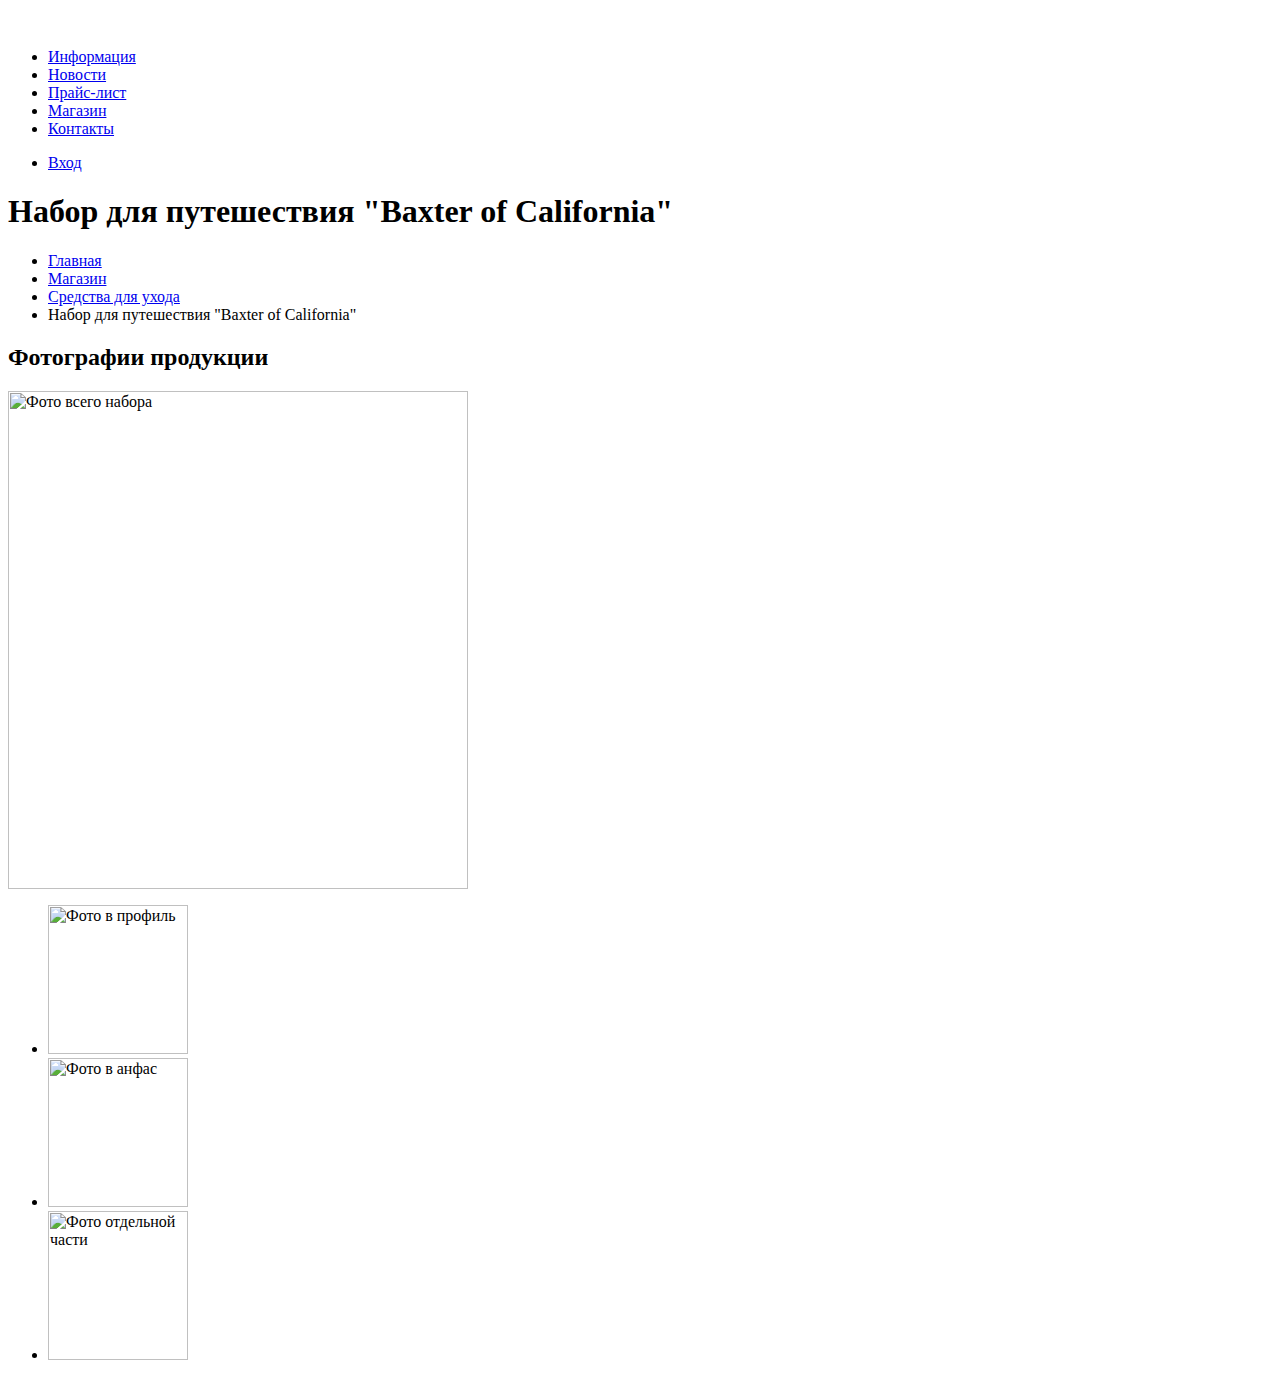
==== item.html @ 4bafe0d1 "add item.html" ====
<!DOCTYPE <!DOCTYPE html>
<html lang="ru">
<head>
	<meta charset="utf-8" />
	<title>Барбершоп "Бородинский"</title>
</head>
<body>
	<header class="main-header">
		<nav class="main-nav">
			<a class="main-header-logo" href="index.html">
				<img src="/img/logo.svg" width="111" height="24" alt="Логотип Барбершопа Бородинский">
			</a>
			<ul class="main-nav-list">
				<li><a href="#">Информация</a></li>
				<li><a href="#">Новости</a></li>
				<li><a href="#">Прайс-лист</a></li>
				<li class="main-nav-current"><a href="#">Магазин</a></li>
				<li><a href="#">Контакты</a></li>
			</ul>
			<ul class="user-nav">
				<li><a href="#">Вход</a></li>
			</ul>
		</nav>
	</header>
	<main class="container">
		<h1 class="page-title">Набор для путешествия "Baxter of California"</h1>
		<ul class="breadcrumbs">
			<li><a href="index.html">Главная</a></li>
			<li><a href="#">Магазин</a></li>
			<li><a href="shop.html">Средства для ухода</a></li>
			<li class="breadcrumbs-current"><a>Набор для путешествия "Baxter of California"</a></li>
		</ul>
		<section class="product-photo">
			<h2 class="visually-hidden">Фотографии продукции</h2>
			<p class="product-photo-full">
				<img src="product-photo-1" width="460" height="498" alt="Фото всего набора">
			</p>
			<ul class="product-photo-list">
				<li><img src="product-photo-2" width="140" height="149" alt="Фото в профиль"></li>
				<li><img src="product-photo-3" width="140" height="149" alt="Фото в анфас"></li>
				<li><img src="product-photo-4" width="140" height="149" alt="Фото отдельной части"></li>
			</ul>
		</section>
	</main>


</body>
</html>
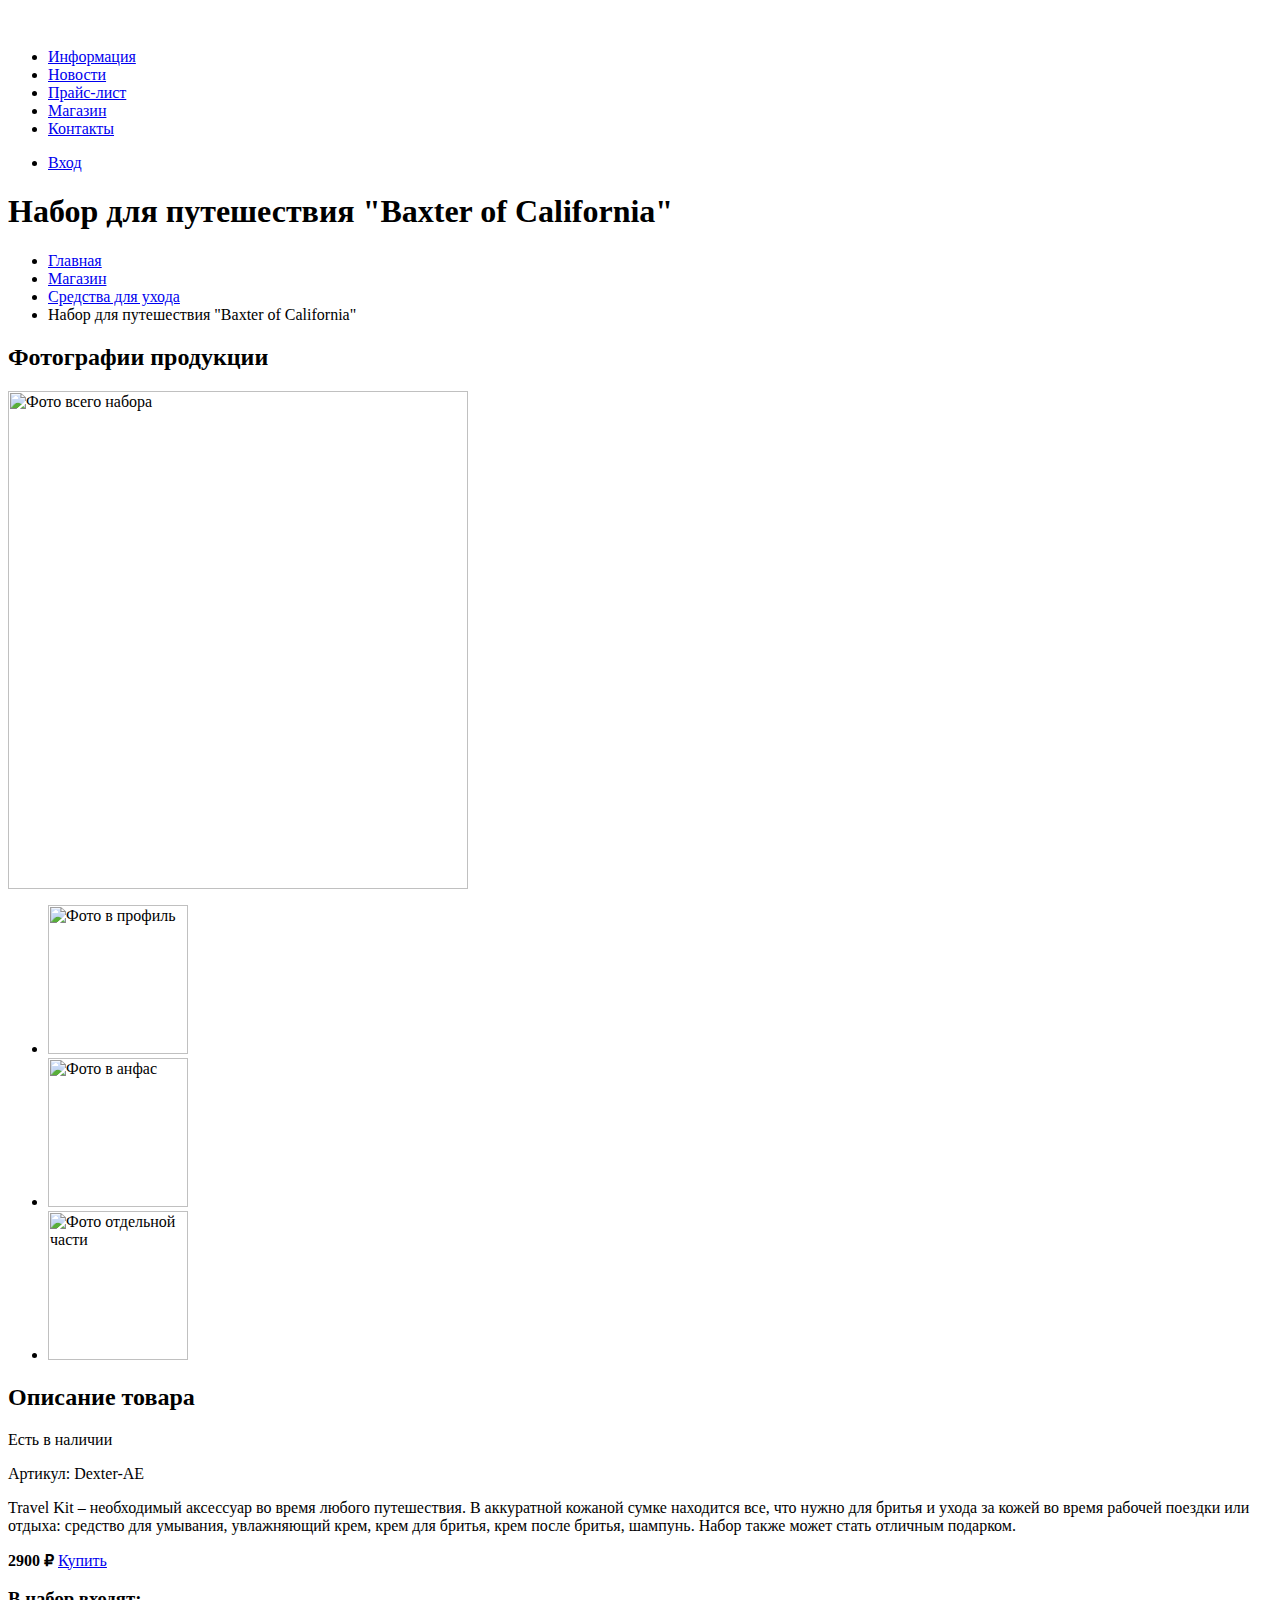
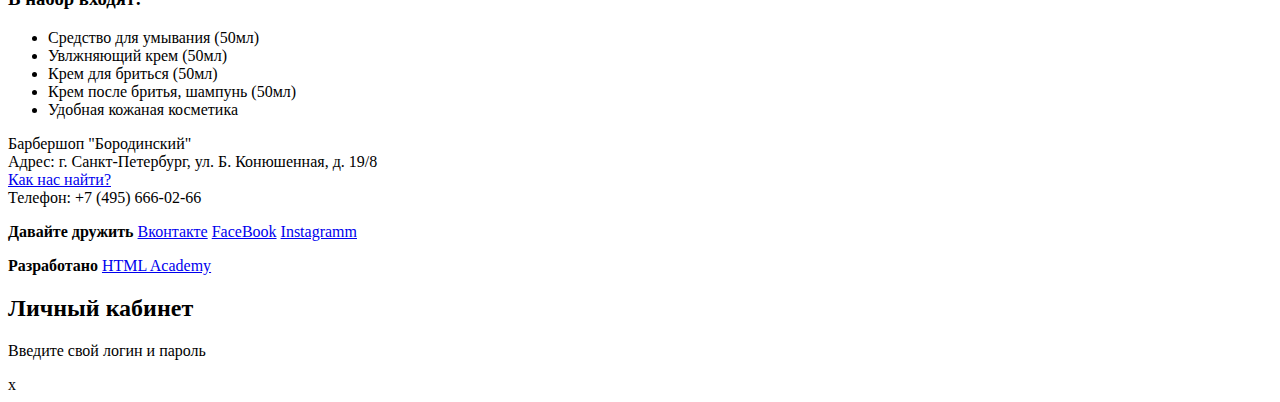
==== commit 9d6d8789: "full item.html" ====
--- a/item.html
+++ b/item.html
@@ -41,7 +41,49 @@
 				<li><img src="product-photo-4" width="140" height="149" alt="Фото отдельной части"></li>
 			</ul>
 		</section>
+		<section>
+			<h2 class="visually-hidden">Описание товара</h2>
+			<p class="product-available">Есть в наличии</p>
+			<p class="product-article">Артикул: Dexter-AE</p>
+			<p class="product-text">Travel Kit – необходимый аксессуар во время любого путешествия. В аккуратной кожаной сумке находится все, что нужно для бритья и ухода за кожей во время рабочей поездки или отдыха: средство для умывания, увлажняющий крем, крем для бритья, крем после бритья, шампунь. Набор также может стать отличным подарком.</p>
+			<p class="catalog-item-price">
+				<b>2900 &#8381;</b>
+				<a class="button" href="#">Купить</a>
+			</p>
+			<h3>В набор входят:</h3>
+			<ul class="product-composition-list">
+				<li>Средство для умывания (50мл)</li>
+				<li>Увлжняющий крем (50мл)</li>
+				<li>Крем для бриться (50мл)</li>
+				<li>Крем после бритья, шампунь (50мл)</li>
+				<li>Удобная кожаная косметика</li>
+			</ul>
+		</section>
 	</main>
+	<footer class="main-footer">
+		<p class="footer-contacts">
+			Барбершоп "Бородинский" <br>
+			Адрес: г. Санкт-Петербург, ул. Б. Конюшенная, д. 19/8 <br>
+			<a class="footer-map" href="#">Как нас найти?</a> <br>
+			Телефон: +7 (495) 666-02-66
+		</p>
+		<div class="footer-social">
+			<b>Давайте дружить</b>
+			<a class="social-button vk" href="#">Вконтакте</a>
+			<a class="social-button fb" href="#">FaceBook</a>
+			<a class="social-button inst" href="#">Instagramm</a>
+		</div>
+		<p class="footer-copyright">
+			<b>Разработано</b>
+			<a class="button" href="https://htmlacademy.ru">HTML Academy</a>
+		</p>
+	</footer>
+	<section class="modal modal-login">
+		<h2>Личный кабинет</h2>
+		<p>Введите свой логин и пароль</p>
+		<!-- Здесь будет форма логина -->
+		<span class="modal-close">x</span>
+	</section>
 
 
 </body>
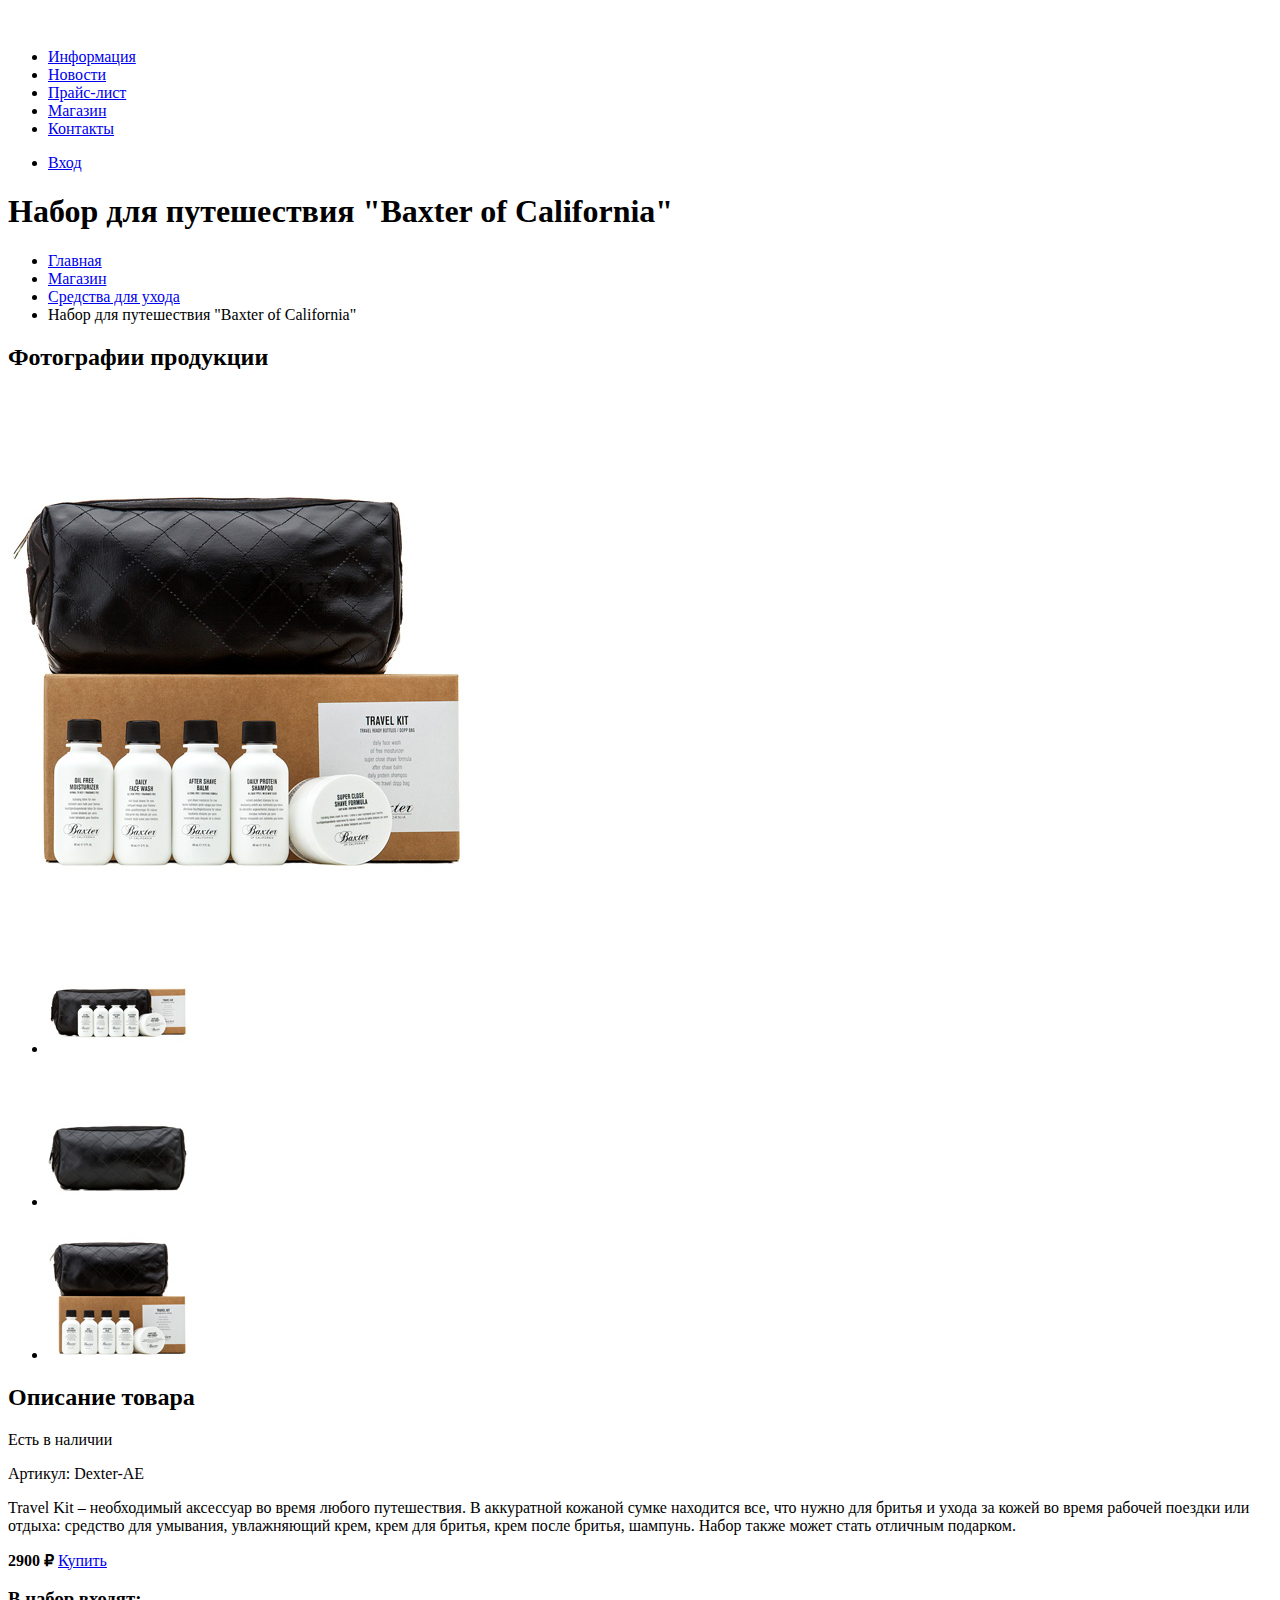
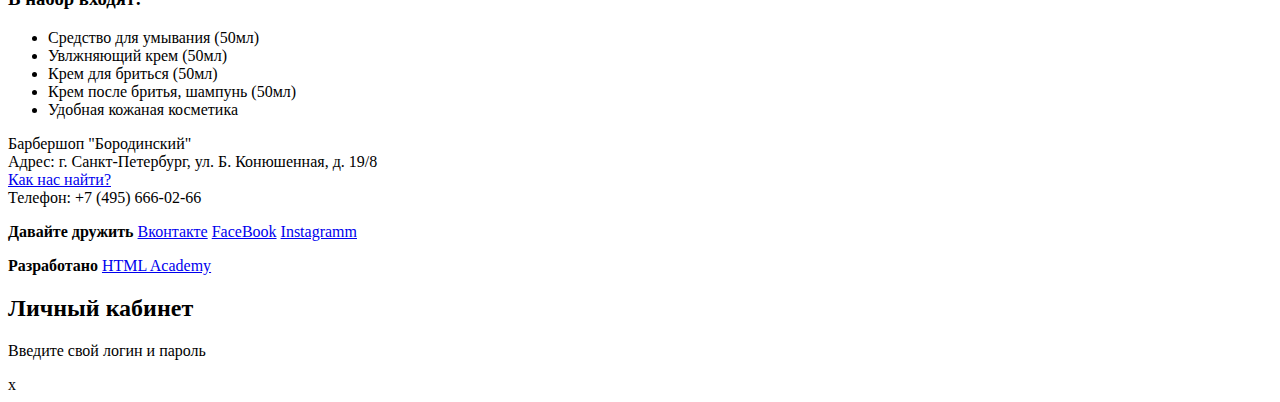
==== commit bf0aa313: "добавил картинки" ====
--- a/item.html
+++ b/item.html
@@ -8,7 +8,7 @@
 	<header class="main-header">
 		<nav class="main-nav">
 			<a class="main-header-logo" href="index.html">
-				<img src="/img/logo.svg" width="111" height="24" alt="Логотип Барбершопа Бородинский">
+				<img src="img/sub-logo.svg" width="111" height="24" alt="Логотип Барбершопа Бородинский">
 			</a>
 			<ul class="main-nav-list">
 				<li><a href="#">Информация</a></li>
@@ -33,12 +33,12 @@
 		<section class="product-photo">
 			<h2 class="visually-hidden">Фотографии продукции</h2>
 			<p class="product-photo-full">
-				<img src="product-photo-1" width="460" height="498" alt="Фото всего набора">
+				<img src="img/product-big-1.jpg" width="460" height="498" alt="Фото всего набора">
 			</p>
 			<ul class="product-photo-list">
-				<li><img src="product-photo-2" width="140" height="149" alt="Фото в профиль"></li>
-				<li><img src="product-photo-3" width="140" height="149" alt="Фото в анфас"></li>
-				<li><img src="product-photo-4" width="140" height="149" alt="Фото отдельной части"></li>
+				<li><img src="img/product-small-1.jpg" width="140" height="149" alt="Фото в профиль"></li>
+				<li><img src="img/product-small-2.jpg" width="140" height="149" alt="Фото в анфас"></li>
+				<li><img src="img/product-small-3.jpg" width="140" height="149" alt="Фото отдельной части"></li>
 			</ul>
 		</section>
 		<section>
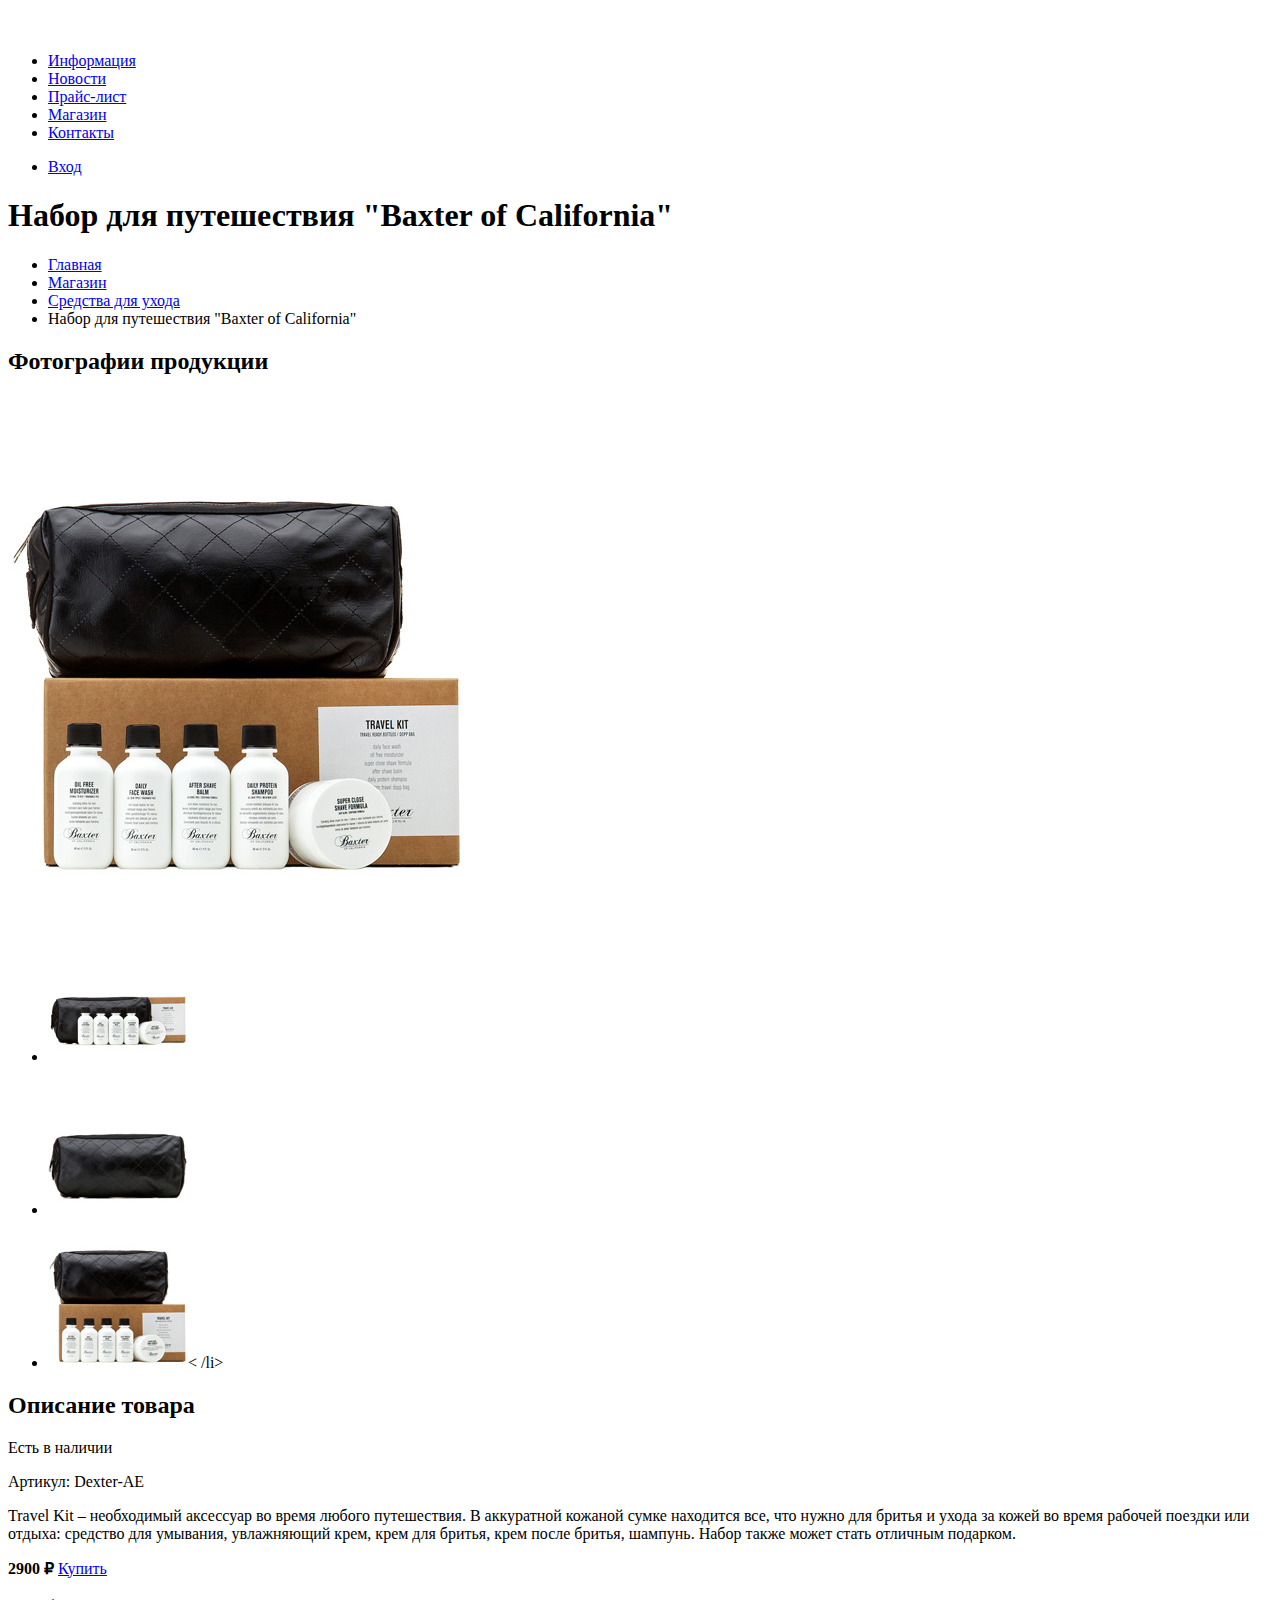
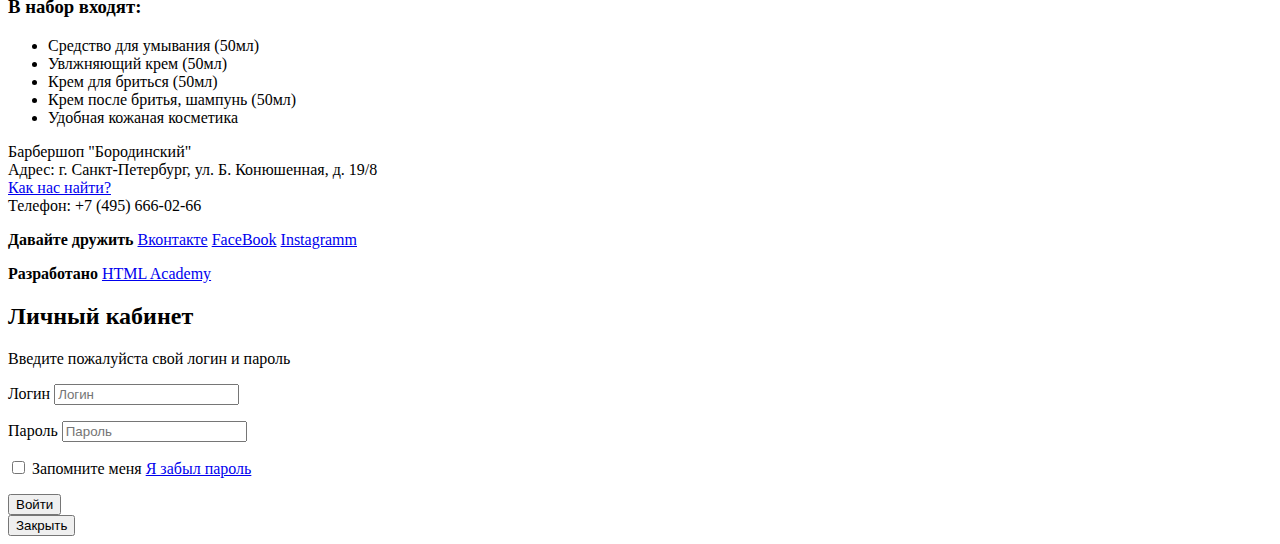
==== commit ac31db23: "Добавил форму и сделал доступность всех страниц" ====
--- a/item.html
+++ b/item.html
@@ -1,4 +1,4 @@
-<!DOCTYPE <!DOCTYPE html>
+<!DOCTYPE html>
 <html lang="ru">
 <head>
 	<meta charset="utf-8" />
@@ -13,22 +13,32 @@
 			<ul class="main-nav-list">
 				<li><a href="#">Информация</a></li>
 				<li><a href="#">Новости</a></li>
-				<li><a href="#">Прайс-лист</a></li>
+				<li><a href="price.html">Прайс-лист</a></li>
 				<li class="main-nav-current"><a href="#">Магазин</a></li>
 				<li><a href="#">Контакты</a></li>
 			</ul>
 			<ul class="user-nav">
-				<li><a href="#">Вход</a></li>
+				<li class="login-link">
+					<a class="login-link" href="login.html">Вход</a>
+				</li>
 			</ul>
 		</nav>
 	</header>
 	<main class="container">
 		<h1 class="page-title">Набор для путешествия "Baxter of California"</h1>
 		<ul class="breadcrumbs">
-			<li><a href="index.html">Главная</a></li>
-			<li><a href="#">Магазин</a></li>
-			<li><a href="shop.html">Средства для ухода</a></li>
-			<li class="breadcrumbs-current"><a>Набор для путешествия "Baxter of California"</a></li>
+			<li>
+				<a href="index.html">Главная</a>
+			</li>
+			<li>
+				<a href="#">Магазин</a>
+			</li>
+			<li>
+				<a href="shop.html">Средства для ухода</a>
+			</li>
+			<li class="breadcrumbs-current">
+				<a>Набор для путешествия "Baxter of California"</a>
+			</li>
 		</ul>
 		<section class="product-photo">
 			<h2 class="visually-hidden">Фотографии продукции</h2>
@@ -36,9 +46,15 @@
 				<img src="img/product-big-1.jpg" width="460" height="498" alt="Фото всего набора">
 			</p>
 			<ul class="product-photo-list">
-				<li><img src="img/product-small-1.jpg" width="140" height="149" alt="Фото в профиль"></li>
-				<li><img src="img/product-small-2.jpg" width="140" height="149" alt="Фото в анфас"></li>
-				<li><img src="img/product-small-3.jpg" width="140" height="149" alt="Фото отдельной части"></li>
+				<li>
+					<img src="img/product-small-1.jpg" width="140" height="149" alt="Фото в профиль">
+				</li>
+				<li>
+					<img src="img/product-small-2.jpg" width="140" height="149" alt="Фото в анфас">
+				</li>
+				<li>
+					<img src="img/product-small-3.jpg" width="140" height="149" alt="Фото отдельной части"><
+					/li>
 			</ul>
 		</section>
 		<section>
@@ -80,9 +96,28 @@
 	</footer>
 	<section class="modal modal-login">
 		<h2>Личный кабинет</h2>
-		<p>Введите свой логин и пароль</p>
+		<p>Введите пожалуйста свой логин и пароль</p>
 		<!-- Здесь будет форма логина -->
-		<span class="modal-close">x</span>
+		<form class="login-form" action="https://echo.htmlacademy.ru" method="post">
+			<p>
+				<label class="visually-hidden" for="user-login">Логин</label>
+				<input class="login-icon-user" type="text" id="user-login" name="login" value="" placeholder="Логин">
+			</p>
+			<p>
+				<label class="visually-hidden" for="user-password">Пароль</label>
+				<input class="login-icon-password" type="password" id="user-password" name="password" value="" placeholder="Пароль">
+			</p>
+			<p class="login-password-info">
+				<label class="login-checkbox">
+					<input class="visually-hidden" type="checkbox" id="login-password-info" name="remember">
+					<span class="checkbox-indicator"></span>
+					Запомните меня
+				</label>
+				<a class="restore" href="#">Я забыл пароль</a>
+			</p>
+			<button class="button" type="submit">Войти</button>
+		</form>
+		<button class="modal-close" type="button">Закрыть</button>
 	</section>
 
 
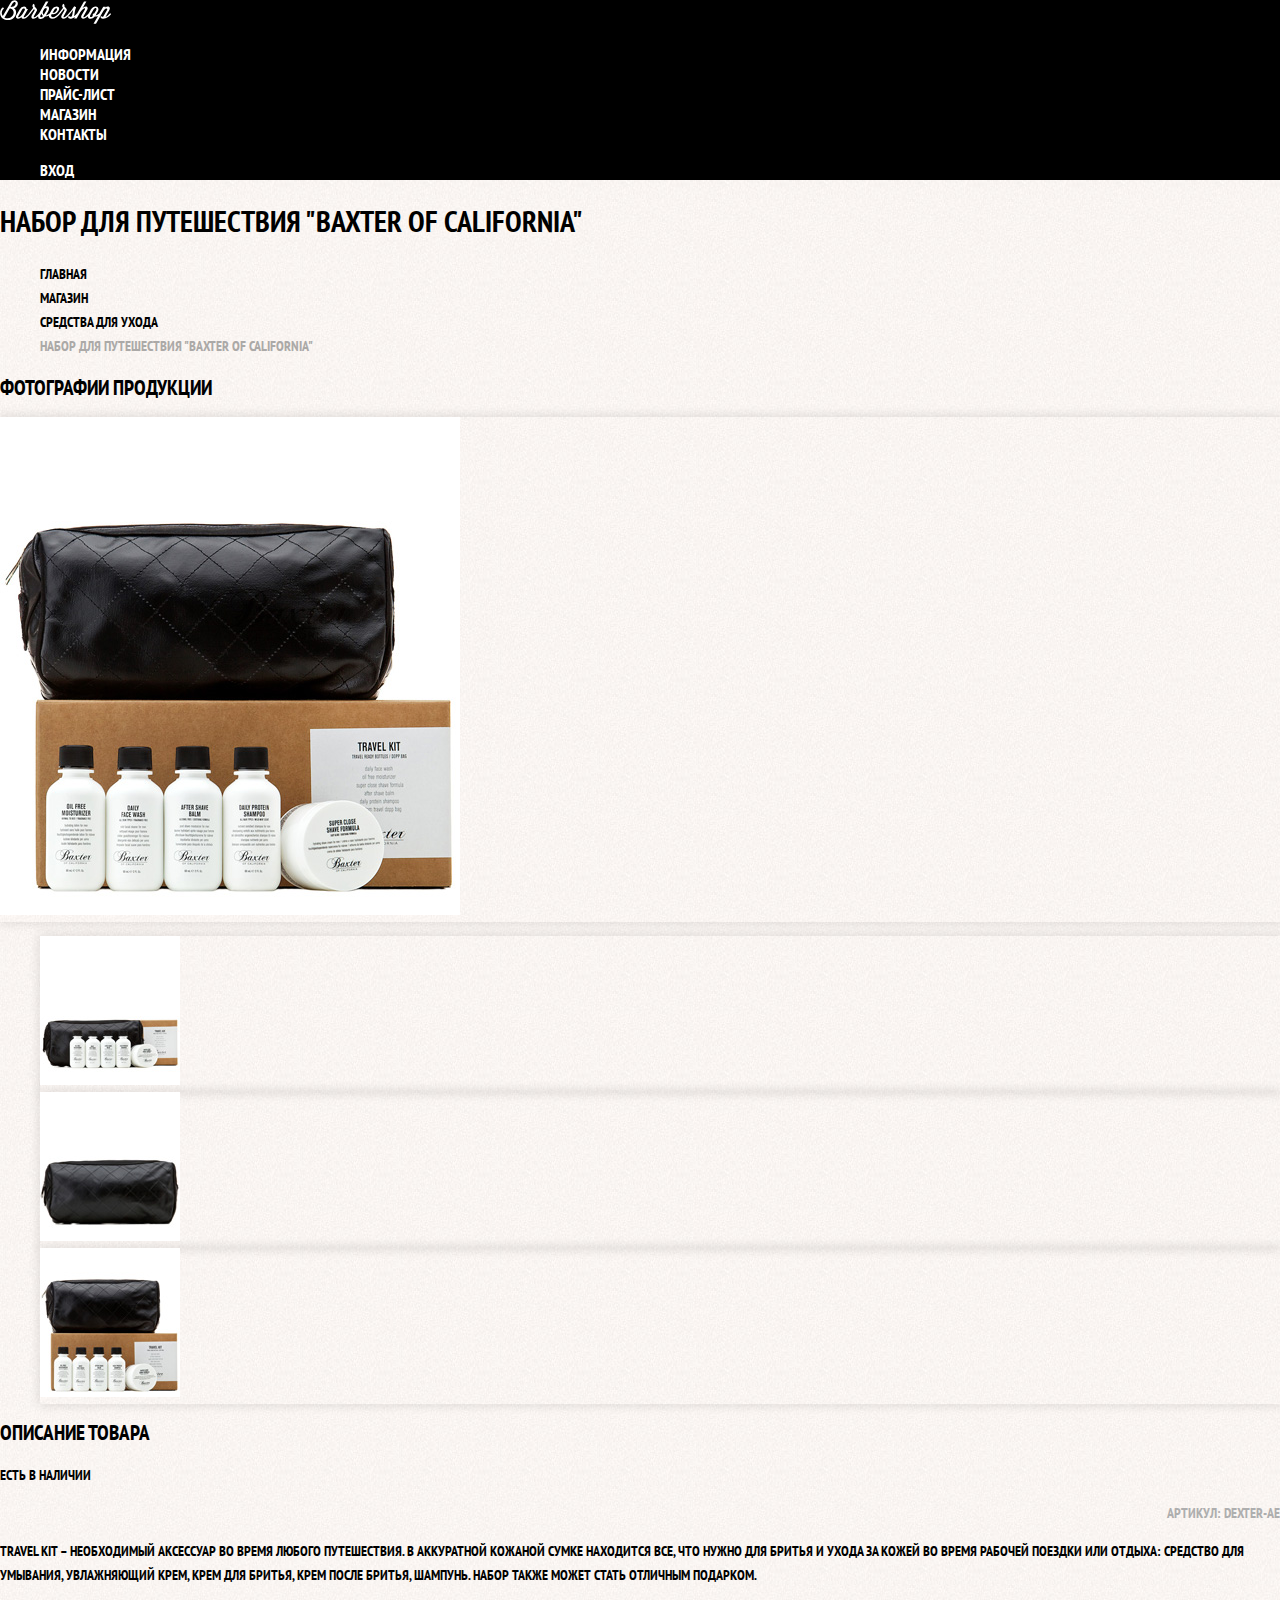
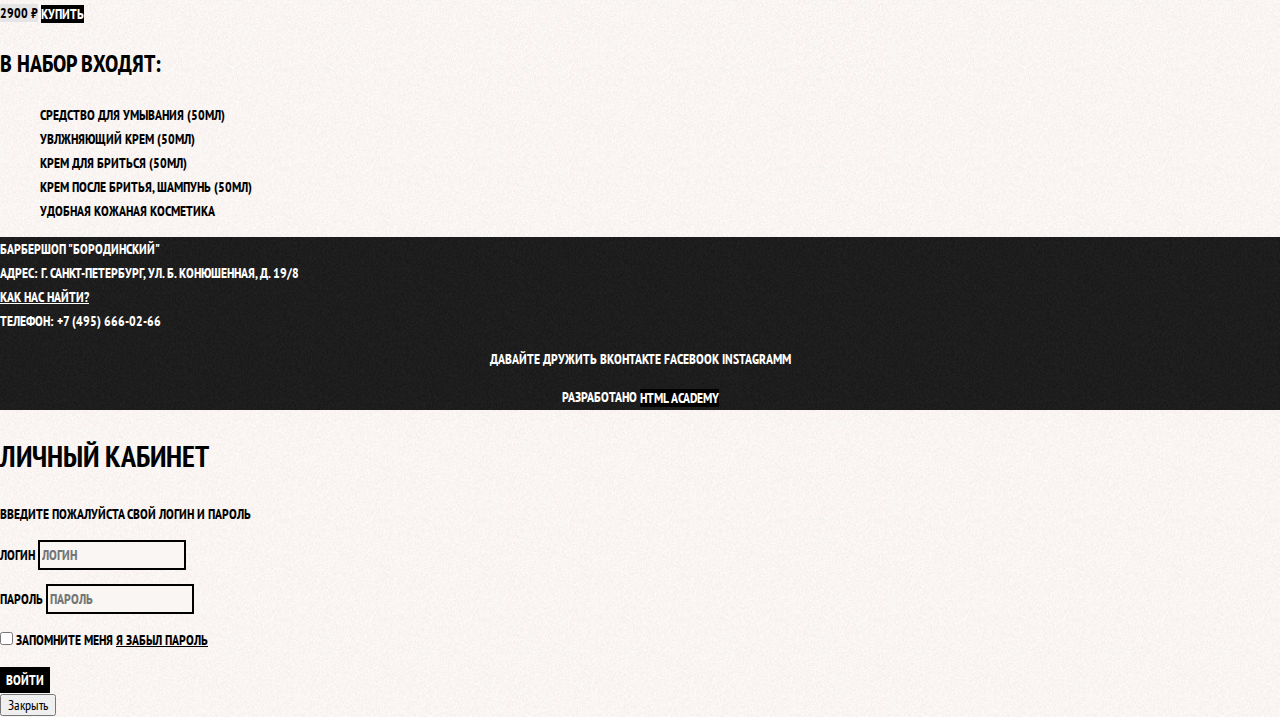
==== commit 23493599: "добавил базовые стили для магазина и каталога" ====
--- a/item.html
+++ b/item.html
@@ -3,10 +3,13 @@
 <head>
 	<meta charset="utf-8" />
 	<title>Барбершоп "Бородинский"</title>
+	<link href="css/style.css" rel="stylesheet">
+	<link href="css/normalize.css" rel="stylesheet">
+	<link href="https://fonts.googleapis.com/css?family=PT+Sans+Narrow:400,700&amp;subset=cyrillic" rel="stylesheet">
 </head>
-<body>
+<body class="inner-page">
 	<header class="main-header">
-		<nav class="main-nav">
+		<nav class="main-navigation">
 			<a class="main-header-logo" href="index.html">
 				<img src="img/sub-logo.svg" width="111" height="24" alt="Логотип Барбершопа Бородинский">
 			</a>
@@ -14,10 +17,10 @@
 				<li><a href="#">Информация</a></li>
 				<li><a href="#">Новости</a></li>
 				<li><a href="price.html">Прайс-лист</a></li>
-				<li class="main-nav-current"><a href="#">Магазин</a></li>
+				<li class="main-nav-current"><a href="shop.html">Магазин</a></li>
 				<li><a href="#">Контакты</a></li>
 			</ul>
-			<ul class="user-nav">
+			<ul class="user-nav-list">
 				<li class="login-link">
 					<a class="login-link" href="login.html">Вход</a>
 				</li>
@@ -31,13 +34,13 @@
 				<a href="index.html">Главная</a>
 			</li>
 			<li>
-				<a href="#">Магазин</a>
+				<a href="shop.html">Магазин</a>
 			</li>
 			<li>
 				<a href="shop.html">Средства для ухода</a>
 			</li>
 			<li class="breadcrumbs-current">
-				<a>Набор для путешествия "Baxter of California"</a>
+				Набор для путешествия "Baxter of California"
 			</li>
 		</ul>
 		<section class="product-photo">
@@ -53,21 +56,23 @@
 					<img src="img/product-small-2.jpg" width="140" height="149" alt="Фото в анфас">
 				</li>
 				<li>
-					<img src="img/product-small-3.jpg" width="140" height="149" alt="Фото отдельной части"><
-					/li>
+					<img src="img/product-small-3.jpg" width="140" height="149" alt="Фото отдельной части">
+				</li>
 			</ul>
 		</section>
-		<section>
+		<section class="product-info">
 			<h2 class="visually-hidden">Описание товара</h2>
-			<p class="product-available">Есть в наличии</p>
-			<p class="product-article">Артикул: Dexter-AE</p>
+			<div class="product-description">
+				<p class="product-available">Есть в наличии</p>
+				<p class="product-article">Артикул: Dexter-AE</p>
+			</div>
 			<p class="product-text">Travel Kit – необходимый аксессуар во время любого путешествия. В аккуратной кожаной сумке находится все, что нужно для бритья и ухода за кожей во время рабочей поездки или отдыха: средство для умывания, увлажняющий крем, крем для бритья, крем после бритья, шампунь. Набор также может стать отличным подарком.</p>
 			<p class="catalog-item-price">
 				<b>2900 &#8381;</b>
 				<a class="button" href="#">Купить</a>
 			</p>
 			<h3>В набор входят:</h3>
-			<ul class="product-composition-list">
+			<ul>
 				<li>Средство для умывания (50мл)</li>
 				<li>Увлжняющий крем (50мл)</li>
 				<li>Крем для бриться (50мл)</li>
--- a/css/style.css
+++ b/css/style.css
@@ -0,0 +1,348 @@
+body {
+    margin: 0;
+    padding: 0;
+
+    font-family: "PT Sans Narrow", Arial, sans-serif;
+    font-size: 14px;
+    line-height: 24px;
+    font-weight: 700;
+    text-transform: uppercase;
+    color: #ffffff;
+
+    background-color: #000000;
+    background-image: url("../img/bg.jpg");
+    background-position: top center;
+    background-repeat: no-repeat;
+}
+
+a {
+    text-decoration: none;
+}
+
+.button {
+    font: inherit;
+    text-align: center;
+    color: #ffffff;
+    vertical-align: middle;
+    text-transform: uppercase;
+    background-color: #000000;
+    border: none;
+}
+
+.inner-page {
+    color: #000000;
+    background-color: #f8f5f2;
+    background-image: url("../img/pattern-light.jpg");
+    background-position: 0 0;
+    background-repeat: repeat;
+}
+
+.button:hover,
+.button:focus,
+.button:active {
+    background-color: #663d15;
+}
+
+.main-navigation {
+    font-size: 16px;
+    line-height: 20px;
+    color: #ffffff;
+    background-color: #000000;
+}
+
+.main-nav-list,
+.user-nav-list {
+    list-style: none;
+}
+
+.main-nav-list a,
+.user-nav-list a {
+    color: #ffffff;
+}
+
+.main-nav-list a:hover,
+.main-nav-list a:focus,
+.user-nav-list a:hover,
+.user-nav-list a:focus {
+    background-color: #242424;
+}
+
+.advantage-list {
+    list-style: none;
+}
+
+.advantage-item {
+    text-align: center;
+}
+
+.advantage-item h3 {
+    font-size: 30px;
+    line-height: 42px;
+}
+
+.index-column {
+    color: #000000;
+
+    background-color: #f8f5f2;
+    background-image: url("../img/pattern-light.jpg");
+    background-position: 0 0;
+    background-repeat: repeat;
+}
+
+.index-column h2 {
+    font-size: 30px;
+    line-height: 42px;
+}
+
+.news-list {
+    list-style: none;
+}
+
+.news-item time {
+    text-transform: none;
+}
+
+.gallery-content {
+    background-color: #e5e5e5;
+    border: 7px solid #ffffff;
+}
+
+.appointment-item input {
+    font: inherit;
+    background-color: transparent;
+    border: 2px solid #000000;
+}
+
+.appointment-item input:focus {
+    border-color: #663d15;
+}
+
+.page-title {
+    font-size: 30px;
+    line-height: 42px;
+}
+
+.breadcrumbs {
+    list-style: none;
+}
+
+.breadcrumbs a {
+    color: #000000;
+}
+
+.breadcrumbs a:hover,
+.breadcrumbs a:focus {
+    text-decoration: underline;
+}
+
+.breadcrumbs-current {
+    color: #aba9a7;
+}
+
+.filter fieldset {
+    border: none;
+}
+
+.filter legend {
+    font-size: 24px;
+    line-height: 30px;
+}
+
+.filter ul {
+    list-style: none;
+    line-height: 18px;
+}
+
+.filter-input:hover + label,
+.filter-input:focus +label {
+    color: #663d15;
+}
+
+.filter-input:disabled +label {
+    color: #000000;
+    opacity: 0.5;
+}
+
+.catalog-list {
+    list-style: none;
+}
+
+.catalog-item {
+    background-color: #f7f7f7;
+    box-shadow: 0 0 10px rgba(0, 0, 0, 0.1);
+}
+
+.catalog-item:hover {
+    box-shadow: 0 0 10px rgba(0, 0, 0, 0.2);
+}
+
+.catalog-item a {
+    color: #000000;
+}
+
+.catalog-item h3 {
+    font-size: 14px;
+    line-height: 18px;
+}
+
+.catalog-category {
+    text-transform: none;
+}
+
+.catalog-item-price b {
+    font-size: 14px;
+    line-height: 18px;
+    text-align: center;
+    background-color: #e5e5e5;
+}
+
+.catalog-item-price .button {
+    color: #ffffff;
+    line-height: 18px;
+}
+
+.pagination-list {
+    list-style: none;
+}
+
+.pagination-item a {
+    color: #ffffff;
+    background-color: #000000;
+}
+
+.pagination-item a:hover,
+.pagination-item a:focus,
+.pagination-item a:active {
+    background-color: #663d15;
+}
+
+.pagination-item-current a {
+    color: #000000;
+    background-color: #ffffff;
+}
+
+.pagination-item-current a:hover,
+.pagination-item-current a:focus,
+.pagination-item-current a:active {
+    color: #000000;
+    background-color: #ffffff;
+}
+
+.product-photo-list {
+    list-style: none;
+}
+
+.product-photo-list li {
+    box-shadow: 0 0 10px 2px rgba(0, 0, 0, 0.1);
+}
+
+.product-photo-full {
+    box-shadow: 0 0 10px 2px rgba(0, 0, 0, 0.1);
+}
+
+.product-article {
+    text-align: right;
+    color: #aeaeae;
+}
+
+.catalog-item-price b {
+    line-height: 20px;
+    text-align: center;
+    background-color: #e5e5e5;
+}
+
+.product-info h3 {
+    font-size: 24px;
+    line-height: 30px;
+}
+
+.product-info ul {
+    list-style: none;
+}
+
+.main-footer {
+    color: #ffffff;
+    background-color: #232323;
+    background-image: url("../img/dark-pattern.jpg");
+    background-position: 0 0;
+    background-repeat: repeat;
+}
+
+.footer-contacts a{
+    color: #ffffff;
+    text-decoration: underline;
+}
+
+.footer-contacts:hover,
+.footer-contacts:focus {
+    text-decoration: none;
+}
+
+.footer-social {
+    text-align: center;
+}
+
+.footer-social ul {
+    list-style: none;
+}
+
+.social-button {
+    color: #ffffff;
+}
+
+.footer-copyright {
+    text-align: center;
+}
+
+.footer-copyright .button:hover,
+.footer-copyright .button:focus {
+    color: #000000;
+    background-color: #ffffff;
+}
+
+.modal {
+    color: #000000;
+    background-color: #f8f3f0;
+    background-image: url("../img/pattern-light.jpg");
+    background-position: 0 0;
+    background-repeat: repeat;
+}
+
+.modal h2 {
+    font-size: 30px;
+    line-height: 42px;
+}
+
+.login-form input[type="text"],
+.login-form input[type="password"] {
+    font: inherit;
+    color: #000000;
+    text-transform: uppercase;
+    background-color: #f9f6f3;
+    border: 2px solid #000000;
+}
+
+.login-form input:focus {
+    border-color: #663d15;
+}
+
+.login-checkbox:hover,
+.login-checkbox:focus {
+    color: #663d15;
+}
+
+.restore {
+    color: #000000;
+    text-decoration: underline;
+}
+
+.restore:hover,
+.restore:focus {
+    text-decoration: none;
+}
+
+
+
+
+
+
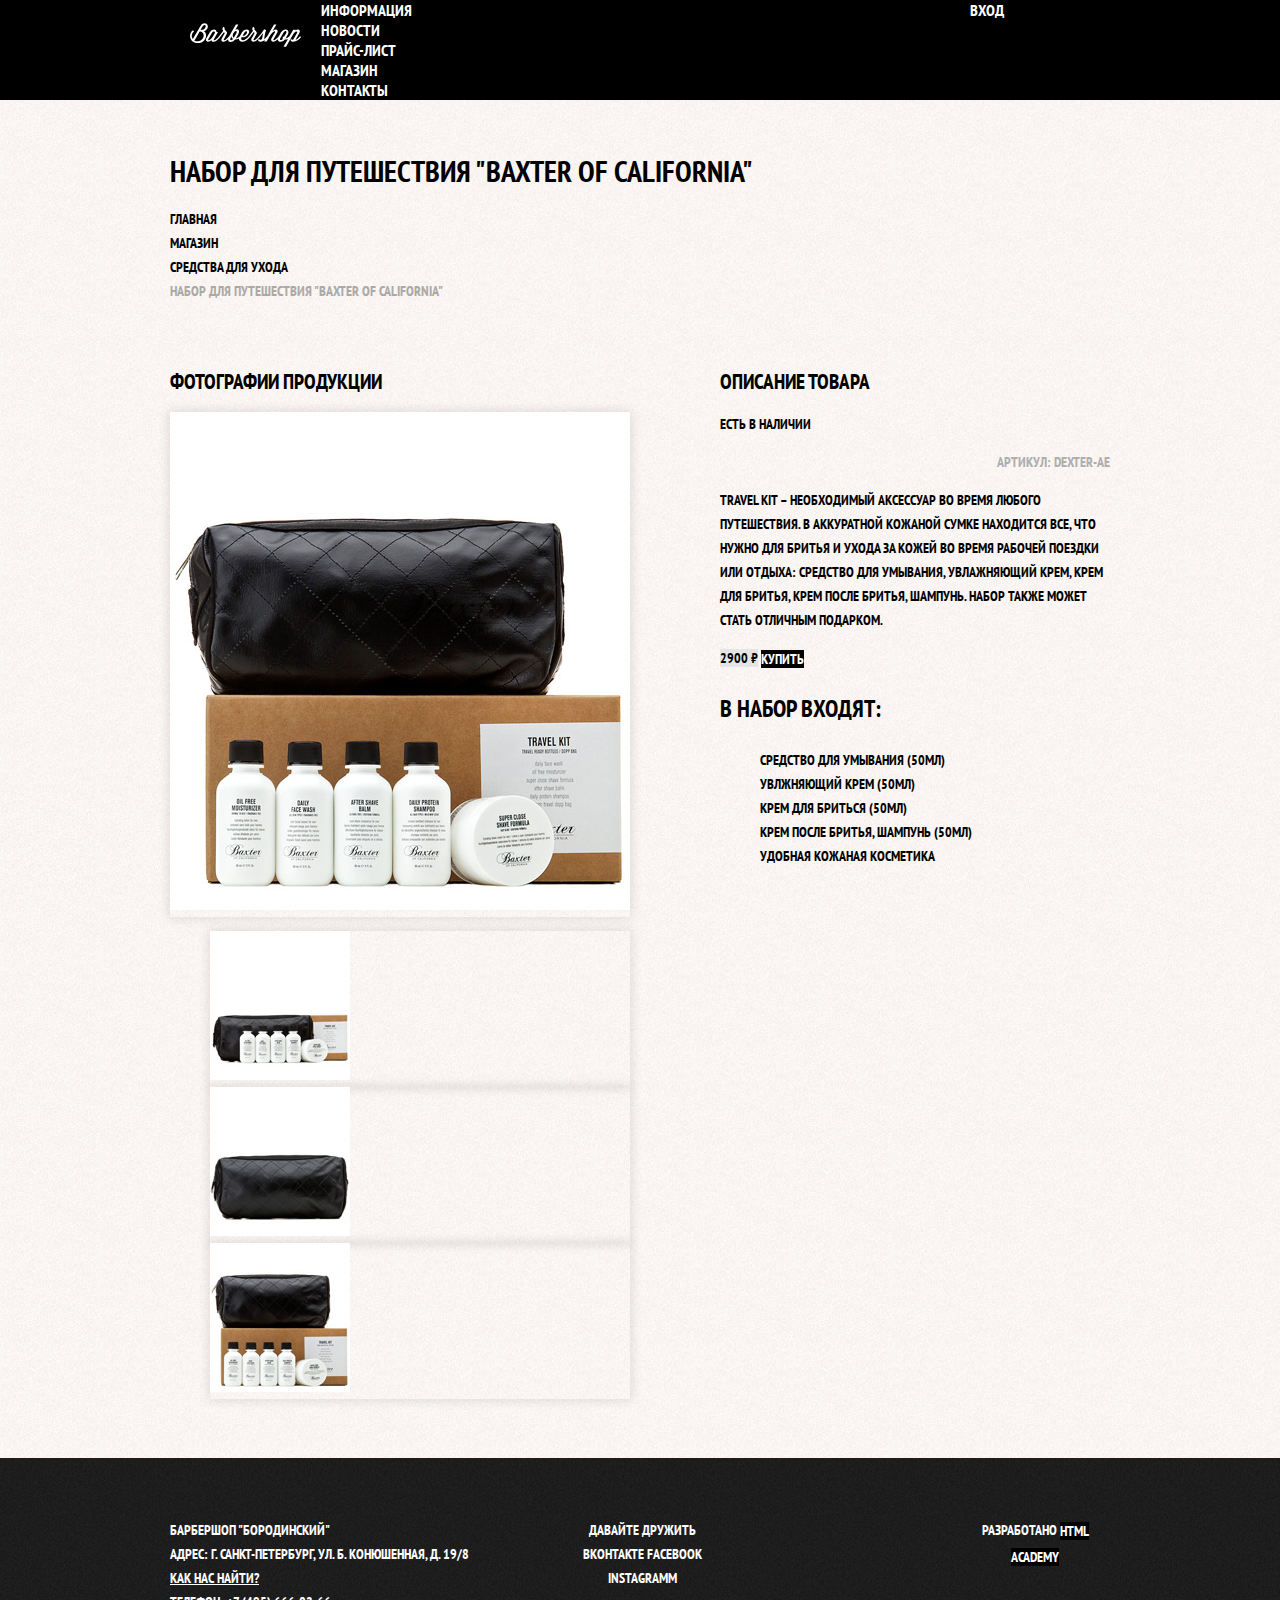
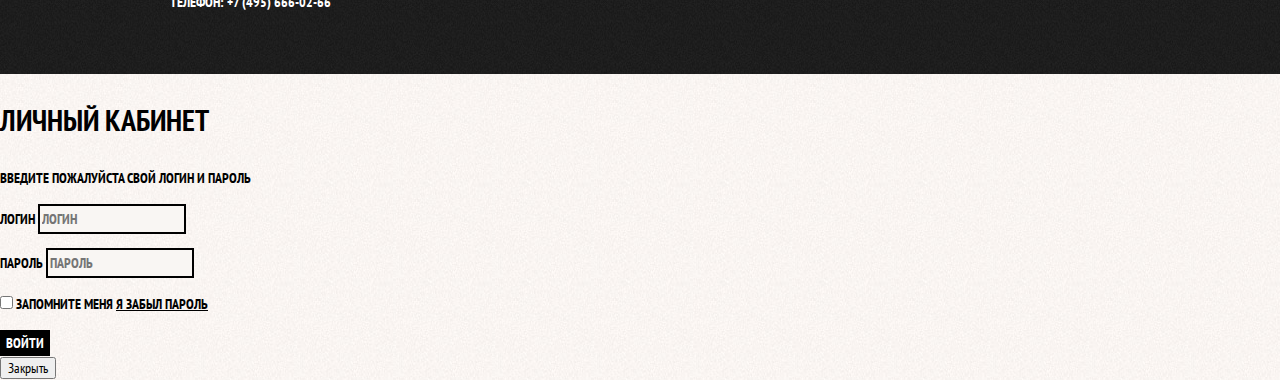
==== commit 67fcabbe: "last change" ====
--- a/item.html
+++ b/item.html
@@ -9,7 +9,7 @@
 </head>
 <body class="inner-page">
 	<header class="main-header">
-		<nav class="main-navigation">
+		<nav class="main-navigation container">
 			<a class="main-header-logo" href="index.html">
 				<img src="img/sub-logo.svg" width="111" height="24" alt="Логотип Барбершопа Бородинский">
 			</a>
@@ -43,61 +43,65 @@
 				Набор для путешествия "Baxter of California"
 			</li>
 		</ul>
-		<section class="product-photo">
-			<h2 class="visually-hidden">Фотографии продукции</h2>
-			<p class="product-photo-full">
-				<img src="img/product-big-1.jpg" width="460" height="498" alt="Фото всего набора">
-			</p>
-			<ul class="product-photo-list">
-				<li>
-					<img src="img/product-small-1.jpg" width="140" height="149" alt="Фото в профиль">
-				</li>
-				<li>
-					<img src="img/product-small-2.jpg" width="140" height="149" alt="Фото в анфас">
-				</li>
-				<li>
-					<img src="img/product-small-3.jpg" width="140" height="149" alt="Фото отдельной части">
-				</li>
-			</ul>
-		</section>
-		<section class="product-info">
-			<h2 class="visually-hidden">Описание товара</h2>
-			<div class="product-description">
-				<p class="product-available">Есть в наличии</p>
-				<p class="product-article">Артикул: Dexter-AE</p>
-			</div>
-			<p class="product-text">Travel Kit – необходимый аксессуар во время любого путешествия. В аккуратной кожаной сумке находится все, что нужно для бритья и ухода за кожей во время рабочей поездки или отдыха: средство для умывания, увлажняющий крем, крем для бритья, крем после бритья, шампунь. Набор также может стать отличным подарком.</p>
-			<p class="catalog-item-price">
-				<b>2900 &#8381;</b>
-				<a class="button" href="#">Купить</a>
-			</p>
-			<h3>В набор входят:</h3>
-			<ul>
-				<li>Средство для умывания (50мл)</li>
-				<li>Увлжняющий крем (50мл)</li>
-				<li>Крем для бриться (50мл)</li>
-				<li>Крем после бритья, шампунь (50мл)</li>
-				<li>Удобная кожаная косметика</li>
-			</ul>
-		</section>
+		<div class="catalog-columns">
+			<section class="product-photo">
+				<h2 class="visually-hidden">Фотографии продукции</h2>
+				<p class="product-photo-full">
+					<img src="img/product-big-1.jpg" width="460" height="498" alt="Фото всего набора">
+				</p>
+				<ul class="product-photo-list">
+					<li>
+						<img src="img/product-small-1.jpg" width="140" height="149" alt="Фото в профиль">
+					</li>
+					<li>
+						<img src="img/product-small-2.jpg" width="140" height="149" alt="Фото в анфас">
+					</li>
+					<li>
+						<img src="img/product-small-3.jpg" width="140" height="149" alt="Фото отдельной части">
+					</li>
+				</ul>
+			</section>
+			<section class="product-info">
+				<h2 class="visually-hidden">Описание товара</h2>
+				<div class="product-description">
+					<p class="product-available">Есть в наличии</p>
+					<p class="product-article">Артикул: Dexter-AE</p>
+				</div>
+				<p class="product-text">Travel Kit – необходимый аксессуар во время любого путешествия. В аккуратной кожаной сумке находится все, что нужно для бритья и ухода за кожей во время рабочей поездки или отдыха: средство для умывания, увлажняющий крем, крем для бритья, крем после бритья, шампунь. Набор также может стать отличным подарком.</p>
+				<p class="catalog-item-price">
+					<b>2900 &#8381;</b>
+					<a class="button" href="#">Купить</a>
+				</p>
+				<h3>В набор входят:</h3>
+				<ul>
+					<li>Средство для умывания (50мл)</li>
+					<li>Увлжняющий крем (50мл)</li>
+					<li>Крем для бриться (50мл)</li>
+					<li>Крем после бритья, шампунь (50мл)</li>
+					<li>Удобная кожаная косметика</li>
+				</ul>
+			</section>
+		</div>
 	</main>
 	<footer class="main-footer">
-		<p class="footer-contacts">
-			Барбершоп "Бородинский" <br>
-			Адрес: г. Санкт-Петербург, ул. Б. Конюшенная, д. 19/8 <br>
-			<a class="footer-map" href="#">Как нас найти?</a> <br>
-			Телефон: +7 (495) 666-02-66
-		</p>
-		<div class="footer-social">
-			<b>Давайте дружить</b>
-			<a class="social-button vk" href="#">Вконтакте</a>
-			<a class="social-button fb" href="#">FaceBook</a>
-			<a class="social-button inst" href="#">Instagramm</a>
+		<div class="container">
+			<p class="footer-contacts">
+				Барбершоп "Бородинский" <br>
+				Адрес: г. Санкт-Петербург, ул. Б. Конюшенная, д. 19/8 <br>
+				<a class="footer-map" href="#">Как нас найти?</a> <br>
+				Телефон: +7 (495) 666-02-66
+			</p>
+			<div class="footer-social">
+				<b>Давайте дружить</b>
+				<a class="social-button vk" href="#">Вконтакте</a>
+				<a class="social-button fb" href="#">FaceBook</a>
+				<a class="social-button inst" href="#">Instagramm</a>
+			</div>
+			<p class="footer-copyright">
+				<b>Разработано</b>
+				<a class="button" href="https://htmlacademy.ru">HTML Academy</a>
+			</p>
 		</div>
-		<p class="footer-copyright">
-			<b>Разработано</b>
-			<a class="button" href="https://htmlacademy.ru">HTML Academy</a>
-		</p>
 	</footer>
 	<section class="modal modal-login">
 		<h2>Личный кабинет</h2>
--- a/css/style.css
+++ b/css/style.css
@@ -15,9 +15,36 @@
     background-repeat: no-repeat;
 }
 
-a {
-    text-decoration: none;
-}
+.inner-page {
+    color: #000000;
+    background-color: #f8f5f2;
+    background-image: url("../img/pattern-light.jpg");
+    background-position: 0 0;
+    background-repeat: repeat;
+}
+
+.inner-page .main-header {
+    background-color: #000000;
+    margin-bottom: 50px;
+}
+
+.inner-page .main-navigation {
+    align-items: flex-start;
+    flex-direction: row;
+}
+
+.inner-page .main-header-logo {
+    width: 111px;
+    height: 24px;
+    padding: 23px 20px;
+    order: 0;
+}
+
+.inner-page .user-nav-list {
+    margin-left: auto;
+}
+
+a { text-decoration: none; }
 
 .button {
     font: inherit;
@@ -29,29 +56,60 @@
     border: none;
 }
 
-.inner-page {
-    color: #000000;
-    background-color: #f8f5f2;
-    background-image: url("../img/pattern-light.jpg");
-    background-position: 0 0;
-    background-repeat: repeat;
-}
-
 .button:hover,
 .button:focus,
 .button:active {
     background-color: #663d15;
 }
 
+.main-header {
+    margin-bottom: 75px;
+}
+
+.main-header-logo {
+    width: 368px;
+    height: 153px;
+    order: 2;
+}
+
+.main-navigation-wrapper {
+    width: 100%;
+    margin-bottom: 60px;
+    background-color: #000000;
+}
+
+.container {
+    width: 940px;
+    margin: 0 auto;
+    padding: 0 10px;
+}
+
+.main-navigation-wrapper .container {
+    display: flex;
+    justify-content: space-between;
+}
+
 .main-navigation {
+    display: flex;
+    flex-direction: column;
+    align-items: center;
     font-size: 16px;
     line-height: 20px;
     color: #ffffff;
     background-color: #000000;
 }
 
-.main-nav-list,
+.main-nav-list {
+    width: 620px;
+    margin: 0;
+    padding: 0;
+    list-style: none;
+}
+
 .user-nav-list {
+    width: 140px;
+    margin: 0;
+    padding: 0;
     list-style: none;
 }
 
@@ -67,11 +125,20 @@
     background-color: #242424;
 }
 
+.advantage {
+    margin-bottom: 80px;
+}
+
 .advantage-list {
+    display: flex;
+    justify-content: space-between;
+    margin: 0;
+    padding: 0;
     list-style: none;
 }
 
 .advantage-item {
+    width: 300px;
     text-align: center;
 }
 
@@ -81,6 +148,11 @@
 }
 
 .index-column {
+    display: flex;
+    justify-content: space-between;
+    padding: 50px 80px;
+    margin-bottom: 35px;
+
     color: #000000;
 
     background-color: #f8f5f2;
@@ -94,6 +166,14 @@
     line-height: 42px;
 }
 
+.news {
+    width: 380px;
+}
+
+.gallery {
+    width: 300px;
+}
+
 .news-list {
     list-style: none;
 }
@@ -105,6 +185,14 @@
 .gallery-content {
     background-color: #e5e5e5;
     border: 7px solid #ffffff;
+}
+
+.contact-info {
+    width: 380px;
+}
+
+.appointment {
+    width: 300px;
 }
 
 .appointment-item input {
@@ -120,9 +208,15 @@
 .page-title {
     font-size: 30px;
     line-height: 42px;
+    margin: 0;
+    padding: 0;
+    margin-bottom: 15px;
 }
 
 .breadcrumbs {
+    margin: 0;
+    padding: 0;
+    margin-bottom: 50px;
     list-style: none;
 }
 
@@ -139,6 +233,15 @@
     color: #aba9a7;
 }
 
+.catalog-columns {
+    display: flex;
+    justify-content: space-between;
+}
+
+.filter {
+    width: 180px;
+}
+
 .filter fieldset {
     border: none;
 }
@@ -154,22 +257,38 @@
 }
 
 .filter-input:hover + label,
-.filter-input:focus +label {
+.filter-input:focus + label {
     color: #663d15;
 }
 
-.filter-input:disabled +label {
+.filter-input:disabled + label {
     color: #000000;
     opacity: 0.5;
 }
 
+.catalog {
+    width: 700px;
+}
+
 .catalog-list {
+    display: flex;
+    flex-wrap: wrap;
+    margin: 0;
+    padding: 0;
+    margin-bottom: 25px;
     list-style: none;
 }
 
 .catalog-item {
+    width: 220px;
+    margin-bottom: 20px;
+    margin-right: 20px;
     background-color: #f7f7f7;
     box-shadow: 0 0 10px rgba(0, 0, 0, 0.1);
+}
+
+.catalog-item:nth-child(3n) {
+    margin-right: 0;
 }
 
 .catalog-item:hover {
@@ -202,6 +321,8 @@
 }
 
 .pagination-list {
+    margin: 0;
+    padding: 0;
     list-style: none;
 }
 
@@ -228,6 +349,10 @@
     background-color: #ffffff;
 }
 
+.product-photo {
+    width: 460px;
+}
+
 .product-photo-list {
     list-style: none;
 }
@@ -251,6 +376,49 @@
     background-color: #e5e5e5;
 }
 
+.price-column {
+    display: flex;
+    flex-wrap: wrap;
+    justify-content: space-between;
+}
+
+.price-product {
+    width: 240px;
+    margin-bottom: 65px;
+    order: 1;
+}
+
+.price-list {
+    width: 460px;
+    order: 2;
+}
+
+.about-us {
+    margin-bottom: 30px;
+    order: 3;
+}
+
+.about-us-wrapper {
+    display: flex;
+}
+
+.about-us-left {
+    width: 390px;
+    margin: 0;
+    padding: 0;
+    margin-right: 90px;
+}
+
+.about-us-right {
+    width: 390px;
+    margin: 0;
+    padding: 0;
+}
+
+.product-info {
+    width: 390px;
+}
+
 .product-info h3 {
     font-size: 24px;
     line-height: 30px;
@@ -260,14 +428,57 @@
     list-style: none;
 }
 
+.price-tagline {
+    margin-bottom: 70px;
+    font-size: 48px;
+    line-height: 48px;
+}
+
+.price-tagline p {
+    text-align: center;
+    margin: 0;
+    padding: 0;
+}
+
+.price-products-list {
+    margin: 0;
+    padding: 0;
+    list-style: none;
+}
+
+.price-headlines {
+    font-size: 24px;
+    line-height: 30px;
+    margin: 0;
+    padding: 0;
+    margin-bottom: 35px;
+}
+
 .main-footer {
-    color: #ffffff;
+    width: 100%;
+    color: #ffffff;
+    margin-top: 65px;
+    padding: 60px 0;
     background-color: #232323;
     background-image: url("../img/dark-pattern.jpg");
     background-position: 0 0;
     background-repeat: repeat;
 }
 
+.inner-page .main-footer {
+    margin-top: 45px;
+}
+
+.main-footer .container {
+    display: flex;
+}
+
+.footer-contacts {
+    width: 320px;
+    margin: 0;
+    margin-right: 80px;
+}
+
 .footer-contacts a{
     color: #ffffff;
     text-decoration: underline;
@@ -279,6 +490,7 @@
 }
 
 .footer-social {
+    width: 145px;
     text-align: center;
 }
 
@@ -291,6 +503,9 @@
 }
 
 .footer-copyright {
+    width: 150px;
+    margin: 0;
+    margin-left: auto;
     text-align: center;
 }
 
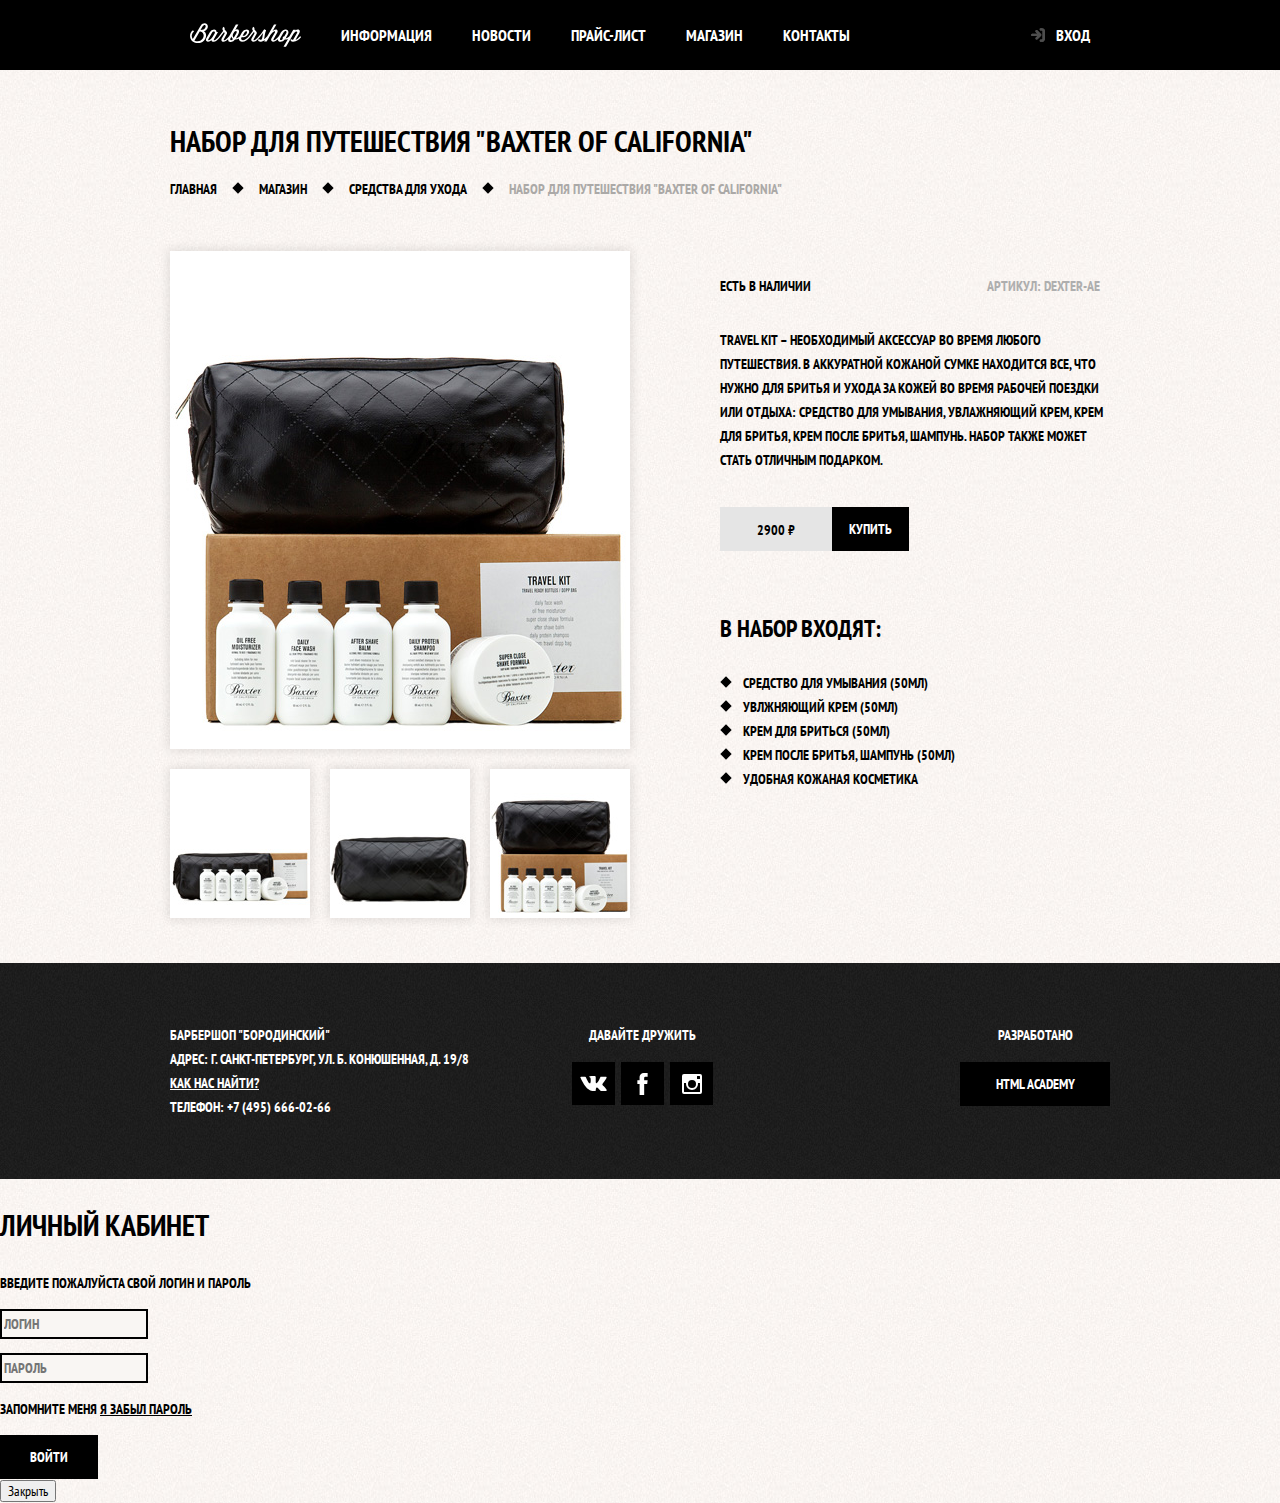
==== commit 43236b17: "its all" ====
--- a/item.html
+++ b/item.html
@@ -21,7 +21,7 @@
 				<li><a href="#">Контакты</a></li>
 			</ul>
 			<ul class="user-nav-list">
-				<li class="login-link">
+				<li>
 					<a class="login-link" href="login.html">Вход</a>
 				</li>
 			</ul>
@@ -93,9 +93,32 @@
 			</p>
 			<div class="footer-social">
 				<b>Давайте дружить</b>
-				<a class="social-button vk" href="#">Вконтакте</a>
-				<a class="social-button fb" href="#">FaceBook</a>
-				<a class="social-button inst" href="#">Instagramm</a>
+				<ul>
+					<li>
+						<a class="social-button vk" href="#"><span class="visually-hidden">Вконтакте</span>
+							<svg xmlns="http://www.w3.org/2000/svg" width="27" height="15" viewBox="0 0 26.14 14.91">
+								<path d="M26 13.47l-.09-.17a13.55 13.55 0 0 0-2.6-3q-.87-.83-1.1-1.12A1 1 0 0 1 22 8a10.27 10.27 0 0 1 1.22-1.78l.88-1.16q2.35-3.13 2-4L26 .94a.8.8 0 0 0-.4-.22 2.14 2.14 0 0 0-.87 0h-3.92a.51.51 0 0 0-.27 0h-.3a.6.6 0 0 0-.15.14.93.93 0 0 0-.14.24 22.22 22.22 0 0 1-1.46 3.06q-.5.84-.93 1.46a7 7 0 0 1-.71.91 4.94 4.94 0 0 1-.52.47q-.23.18-.35.15l-.23-.05a.9.9 0 0 1-.31-.33 1.49 1.49 0 0 1-.16-.53V1.6a3.14 3.14 0 0 0 0-.62 2.12 2.12 0 0 0-.14-.44.73.73 0 0 0-.28-.33 1.57 1.57 0 0 0-.46-.18A9 9 0 0 0 12.57 0a8.93 8.93 0 0 0-3.25.33 1.83 1.83 0 0 0-.52.41q-.25.3-.07.33a1.67 1.67 0 0 1 1.16.59l.08.16a2.6 2.6 0 0 1 .19.63 6.32 6.32 0 0 1 .12 1 10.59 10.59 0 0 1 0 1.7q-.07.71-.13 1.1a2.21 2.21 0 0 1-.18.64 2.69 2.69 0 0 1-.16.3l-.07.07a1 1 0 0 1-.37.07.86.86 0 0 1-.46-.19 3.27 3.27 0 0 1-.56-.52 7 7 0 0 1-.66-.93q-.37-.6-.76-1.42l-.22-.39q-.2-.38-.56-1.11t-.62-1.43A.9.9 0 0 0 5.2.9h-.07a.93.93 0 0 0-.22-.16A1.44 1.44 0 0 0 4.6.65L.87.68A1 1 0 0 0 .1.94L0 1a.44.44 0 0 0 0 .22 1.08 1.08 0 0 0 .08.37Q.9 3.53 1.86 5.31t1.66 2.87Q4.23 9.27 5 10.24t1 1.24l.37.41.34.33a8.06 8.06 0 0 0 1 .78 16.34 16.34 0 0 0 1.4.9 7.6 7.6 0 0 0 1.79.72 6.19 6.19 0 0 0 2 .22h1.57a1.08 1.08 0 0 0 .72-.3l.05-.07a.9.9 0 0 0 .1-.25 1.38 1.38 0 0 0 0-.37 4.48 4.48 0 0 1 .09-1.05 2.77 2.77 0 0 1 .23-.71 1.74 1.74 0 0 1 .29-.4 1.19 1.19 0 0 1 .23-.2h.11a.86.86 0 0 1 .77.21 4.52 4.52 0 0 1 .83.79q.39.47.93 1.05a6.41 6.41 0 0 0 1 .87l.27.16a3.31 3.31 0 0 0 .71.3 1.53 1.53 0 0 0 .76.07l3.48-.05a1.58 1.58 0 0 0 .8-.17.68.68 0 0 0 .34-.37 1.06 1.06 0 0 0 0-.46 1.71 1.71 0 0 0-.1-.36z"
+									  fill="#fff"/>
+							</svg>
+						</a>
+					</li>
+					<li>
+						<a class="social-button fb" href="#"><span class="visually-hidden">FaceBook</span>
+							<svg xmlns="http://www.w3.org/2000/svg" width="19" height="22" viewBox="0 0 10.15 21.74">
+								<path d="M3.34 1.12A4.77 4.77 0 0 1 6.53 0h3.61v3.81H7.81a1.07 1.07 0 0 0-1.09.83v2.55h3.42c-.08 1.23-.24 2.45-.41 3.67h-3v10.87H2.21V10.86H0V7.21h2.19V3.66a3.83 3.83 0 0 1 1.15-2.54z"
+									  fill="#fff"/>
+							</svg>
+						</a>
+					</li>
+					<li>
+						<a class="social-button inst" href="#"><span class="visually-hidden">Instagramm</span>
+							<svg xmlns="http://www.w3.org/2000/svg" width="20" height="20" viewBox="0 0 20 20">
+								<path d="M18 0H2a2 2 0 0 0-2 2v16a2 2 0 0 0 2 2h16a2 2 0 0 0 2-2V2a2 2 0 0 0-2-2zm-8 6a4 4 0 1 1-4 4 4 4 0 0 1 4-4zM2.5 18a.47.47 0 0 1-.5-.5V9h2.1a3.4 3.4 0 0 0-.1 1 6 6 0 1 0 12 0 3.4 3.4 0 0 0-.1-1H18v8.5a.47.47 0 0 1-.5.5zM18 4.5a.47.47 0 0 1-.5.5h-2a.47.47 0 0 1-.5-.5v-2a.47.47 0 0 1 .5-.5h2a.47.47 0 0 1 .5.5z"
+									  fill="#fff"/>
+							</svg>
+						</a>
+					</li>
+				</ul>
 			</div>
 			<p class="footer-copyright">
 				<b>Разработано</b>
--- a/css/style.css
+++ b/css/style.css
@@ -44,9 +44,34 @@
     margin-left: auto;
 }
 
-a { text-decoration: none; }
+a {
+    text-decoration: none;
+}
+
+img {
+    max-width: 100%;
+    height: auto;
+}
+
+.visually-hidden:not(:focus):not(:active),
+input[type="checkbox"].visually-hidden,
+input[type="radio"].visually-hidden {
+    position: absolute;
+    width: 1px;
+    height: 1px;
+    margin: -1px;
+    padding: 0;
+    border: 0;
+    white-space: nowrap;
+    clip-path: inset(100%);
+    clip: rect(0 0 0 0);
+    overflow: hidden;
+}
 
 .button {
+    display: inline-block;
+    padding: 10px 30px;
+    margin-right: 16px;
     font: inherit;
     text-align: center;
     color: #ffffff;
@@ -62,6 +87,13 @@
     background-color: #663d15;
 }
 
+.button.disabled,
+.button:disabled {
+    cursor: default;
+    opacity: 0.5;
+    background-color: #000000;
+}
+
 .main-header {
     margin-bottom: 75px;
 }
@@ -96,10 +128,11 @@
     font-size: 16px;
     line-height: 20px;
     color: #ffffff;
-    background-color: #000000;
 }
 
 .main-nav-list {
+    display: flex;
+    flex-wrap: wrap;
     width: 620px;
     margin: 0;
     padding: 0;
@@ -107,14 +140,40 @@
 }
 
 .user-nav-list {
-    width: 140px;
-    margin: 0;
-    padding: 0;
-    list-style: none;
+    display: flex;
+    max-width: 140px;
+    margin: 0;
+    padding: 0;
+    list-style: none;
+}
+
+.user-nav-list .login-link {
+    position: relative;
+    padding-left: 50px;
+}
+
+.login-link::before {
+    position: absolute;
+    top: 27px;
+    left: 24px;
+    content: "";
+    width: 16px;
+    height: 18px;
+    background: url("../img/login.svg") no-repeat 0 0;
+    opacity: 0.3;
+}
+
+.login-link:hover::before,
+.login-link:focus::before,
+.login-link:active::before {
+    opacity: 1;
 }
 
 .main-nav-list a,
 .user-nav-list a {
+    display: block;
+    padding: 25px 20px;
+    vertical-align: middle;
     color: #ffffff;
 }
 
@@ -143,8 +202,27 @@
 }
 
 .advantage-item h3 {
+    position: relative;
+    margin: 0;
+    margin-bottom: 60px;
     font-size: 30px;
     line-height: 42px;
+}
+
+.advantage-item h3::after {
+    content: "";
+    position: absolute;
+    bottom: -30px;
+    left: 50%;
+    margin-left: -10px;
+    width: 20px;
+    height: 20px;
+    transform: rotate(45deg);
+    background-color: #ffffff;
+}
+
+.advantage-item p {
+    margin: 0 10px;
 }
 
 .index-column {
@@ -156,12 +234,16 @@
     color: #000000;
 
     background-color: #f8f5f2;
-    background-image: url("../img/pattern-light.jpg");
-    background-position: 0 0;
-    background-repeat: repeat;
+    background-image:
+            url("../img/vertical-line.png"),
+            url("../img/pattern-light.jpg");
+    background-position: center, 0 0;
+    background-repeat: no-repeat, repeat;
 }
 
 .index-column h2 {
+    margin: 0;
+    margin-bottom: 25px;
     font-size: 30px;
     line-height: 42px;
 }
@@ -175,27 +257,97 @@
 }
 
 .news-list {
-    list-style: none;
+    margin: 0;
+    margin-bottom: 25px;
+    padding: 0;
+    list-style: none;
+}
+
+.news-item {
+    margin-bottom: 25px;
+}
+
+.news-item p {
+    margin: 0;
 }
 
 .news-item time {
     text-transform: none;
 }
 
+.gallery-container {
+    position: relative;
+    height: 260px;
+}
+
 .gallery-content {
+    height: 164px;
+    margin: 0;
     background-color: #e5e5e5;
     border: 7px solid #ffffff;
 }
 
+.gallery-content img {
+    width: 286px;
+    height: 164px;
+}
+
+.gallery-button {
+    position: absolute;
+    bottom: 0;
+    box-sizing: border-box;
+    width: 140px;
+    margin: 0;
+}
+
+.gallery-button-back {
+    left: 0;
+}
+
+.gallery-button-next {
+    right: 0;
+}
+
 .contact-info {
     width: 380px;
 }
 
+.contact-info p {
+    margin: 0;
+    margin-bottom: 25px;
+}
+
 .appointment {
     width: 300px;
 }
 
+.appointment-info {
+    margin: 0;
+    margin-bottom: 15px;
+}
+
+.appointment-form {
+    display: flex;
+    flex-wrap: wrap;
+    justify-content: space-between;
+}
+
+.appointment-item {
+    width: 140px;
+    margin: 0;
+    margin-bottom: 10px;
+}
+
+.appointment-item label {
+    display: block;
+    margin-bottom: 9px;
+    margin-left: 15px;
+}
+
 .appointment-item input {
+    box-sizing: border-box;
+    width: 140px;
+    padding: 8px 15px 7px 8px;
     font: inherit;
     background-color: transparent;
     border: 2px solid #000000;
@@ -205,6 +357,47 @@
     border-color: #663d15;
 }
 
+.appointment-form .button {
+    margin-top: 10px;
+    margin-right: 0;
+    display: block;
+    width: 100%;
+}
+
+.footer-social b {
+    display: block;
+    margin-bottom: 15px;
+}
+
+.footer-social ul {
+    display: flex;
+    flex-wrap: wrap;
+    justify-content: space-between;
+    margin: 0 auto;
+    padding: 0;
+    width: 141px;
+    list-style: none;
+}
+
+.social-button {
+    display: flex;
+    justify-content: center;
+    align-items: center;
+    width: 43px;
+    height: 43px;
+    background-color: #000000;
+}
+
+.social-button:hover,
+.social-button:focus {
+    background-color: #ffffff;
+}
+
+.social-button:hover path,
+.social-button:focus path {
+    fill: #000000;
+}
+
 .page-title {
     font-size: 30px;
     line-height: 42px;
@@ -214,10 +407,33 @@
 }
 
 .breadcrumbs {
+    display: flex;
+    justify-content: flex-start;
+    flex-wrap: wrap;
     margin: 0;
     padding: 0;
     margin-bottom: 50px;
     list-style: none;
+}
+
+.breadcrumbs li {
+    position: relative;
+    margin-right: 42px;
+}
+
+.breadcrumbs li:last-child {
+    margin-right: 0;
+}
+
+.breadcrumbs li::after {
+    content: "";
+    width: 8px;
+    height: 8px;
+    position: absolute;
+    top: 7px;
+    right: -25px;
+    background-color: #000000;
+    transform: rotate(45deg);
 }
 
 .breadcrumbs a {
@@ -233,6 +449,10 @@
     color: #aba9a7;
 }
 
+.breadcrumbs-current::after {
+    display: none;
+}
+
 .catalog-columns {
     display: flex;
     justify-content: space-between;
@@ -244,16 +464,80 @@
 
 .filter fieldset {
     border: none;
+    padding: 0;
+    margin: 0;
+    margin-bottom: 30px;
+}
+
+.filter fieldset:first-child {
+    margin-bottom: 35px;
 }
 
 .filter legend {
+    margin-bottom: 26px;
     font-size: 24px;
     line-height: 30px;
 }
 
 .filter ul {
+    margin: 0;
+    padding: 0;
     list-style: none;
     line-height: 18px;
+}
+
+.filter-option {
+    margin-bottom: 19px;
+    padding-left: 45px;
+}
+
+.filter-option label {
+    position: relative;
+    display: block;
+    cursor: pointer;
+    user-select: none;
+}
+
+.filter-input-checkbox + label::before {
+    content: "";
+    position: absolute;
+    left: -42px;
+    top: 0;
+    width: 16px;
+    height: 16px;
+    border: 2px solid #000000;
+}
+
+.filter-input-checkbox:checked + label::after {
+    content: "";
+    position: absolute;
+    top: 4px;
+    left: -38px;
+    width: 12px;
+    height: 12px;
+    background: url("../img/cross.svg") no-repeat 0 0;
+}
+
+.filter-input-radio + label::before {
+    content: "";
+    position: absolute;
+    left: -42px;
+    top: -1px;
+    width: 16px;
+    height: 16px;
+    border: 2px solid #000000;
+    border-radius: 50%;
+}
+
+.filter-input-radio:checked + label::after {
+    content: "";
+    position: absolute;
+    top: 5px;
+    left: -36px;
+    width: 8px;
+    height: 8px;
+    background-color: #000000;
+    border-radius: 50%;
 }
 
 .filter-input:hover + label,
@@ -296,37 +580,69 @@
 }
 
 .catalog-item a {
+    display: flex;
+    flex-direction: column;
     color: #000000;
 }
 
 .catalog-item h3 {
+    margin: 17px 15px 12px 16px;
+    order: 1;
     font-size: 14px;
     line-height: 18px;
 }
 
 .catalog-category {
+    display: block;
     text-transform: none;
 }
 
+.catalog-item-image {
+    width: 220px;
+    height: 165px;
+    margin: 0;
+}
+
+.product-info .catalog-item-price {
+    display: flex;
+    margin-bottom: 63px;
+}
+
 .catalog-item-price b {
+    width: 112px;
+    padding: 13px 36px 11px 36px;
     font-size: 14px;
-    line-height: 18px;
+    line-height: 20px;
     text-align: center;
     background-color: #e5e5e5;
+    box-sizing: border-box;
 }
 
 .catalog-item-price .button {
-    color: #ffffff;
-    line-height: 18px;
+    padding-left: 17px;
+    padding-right: 17px;
+    margin-right: 0;
 }
 
 .pagination-list {
-    margin: 0;
-    padding: 0;
-    list-style: none;
+    display: flex;
+    flex-wrap: wrap;
+    margin: 0;
+    padding: 0;
+    list-style: none;
+}
+
+.pagination-item {
+    margin-right: 7px;
+}
+
+.pagination-item:last-child {
+    margin-right: 0;
 }
 
 .pagination-item a {
+    display: block;
+    padding: 10px 19px;
     color: #ffffff;
     background-color: #000000;
 }
@@ -354,20 +670,49 @@
 }
 
 .product-photo-list {
+    display: flex;
+    margin: 0;
+    padding: 0;
     list-style: none;
 }
 
 .product-photo-list li {
+    width: 140px;
+    height: 149px;
+    margin-right: 20px;
     box-shadow: 0 0 10px 2px rgba(0, 0, 0, 0.1);
 }
 
+.product-photo-list li:nth-child(3n) {
+    margin-right: 0;
+}
+
 .product-photo-full {
+    width: 460px;
+    height: 498px;
+    margin: 0;
+    margin-bottom: 20px;
     box-shadow: 0 0 10px 2px rgba(0, 0, 0, 0.1);
+}
+
+.product-description {
+    display: flex;
+    justify-content: space-between;
+    padding-right: 10px;
+    margin-bottom: 30px;
+}
+
+.product-description p {
+    width: 200px;
 }
 
 .product-article {
     text-align: right;
     color: #aeaeae;
+}
+
+.product-info .product-text {
+    margin-bottom: 35px;
 }
 
 .catalog-item-price b {
@@ -416,16 +761,41 @@
 }
 
 .product-info {
+    padding-top: 23px;
     width: 390px;
 }
 
+.product-info p {
+    margin: 0;
+}
+
 .product-info h3 {
+    margin: 0;
+    margin-bottom: 27px;
     font-size: 24px;
     line-height: 30px;
 }
 
 .product-info ul {
-    list-style: none;
+    margin: 0;
+    padding: 0;
+    list-style: none;
+}
+
+.product-info li {
+    position: relative;
+    padding-left: 23px;
+}
+
+.product-info li::before {
+    content: "";
+    position: absolute;
+    top: 7px;
+    left: 2px;
+    width: 8px;
+    height: 8px;
+    background-color: #000000;
+    transform: rotate(45deg);
 }
 
 .price-tagline {
@@ -509,6 +879,16 @@
     text-align: center;
 }
 
+.footer-copyright b {
+    display: block;
+    margin-bottom: 15px;
+}
+
+.footer-copyright .button {
+    display: block;
+    margin-right: 0;
+}
+
 .footer-copyright .button:hover,
 .footer-copyright .button:focus {
     color: #000000;
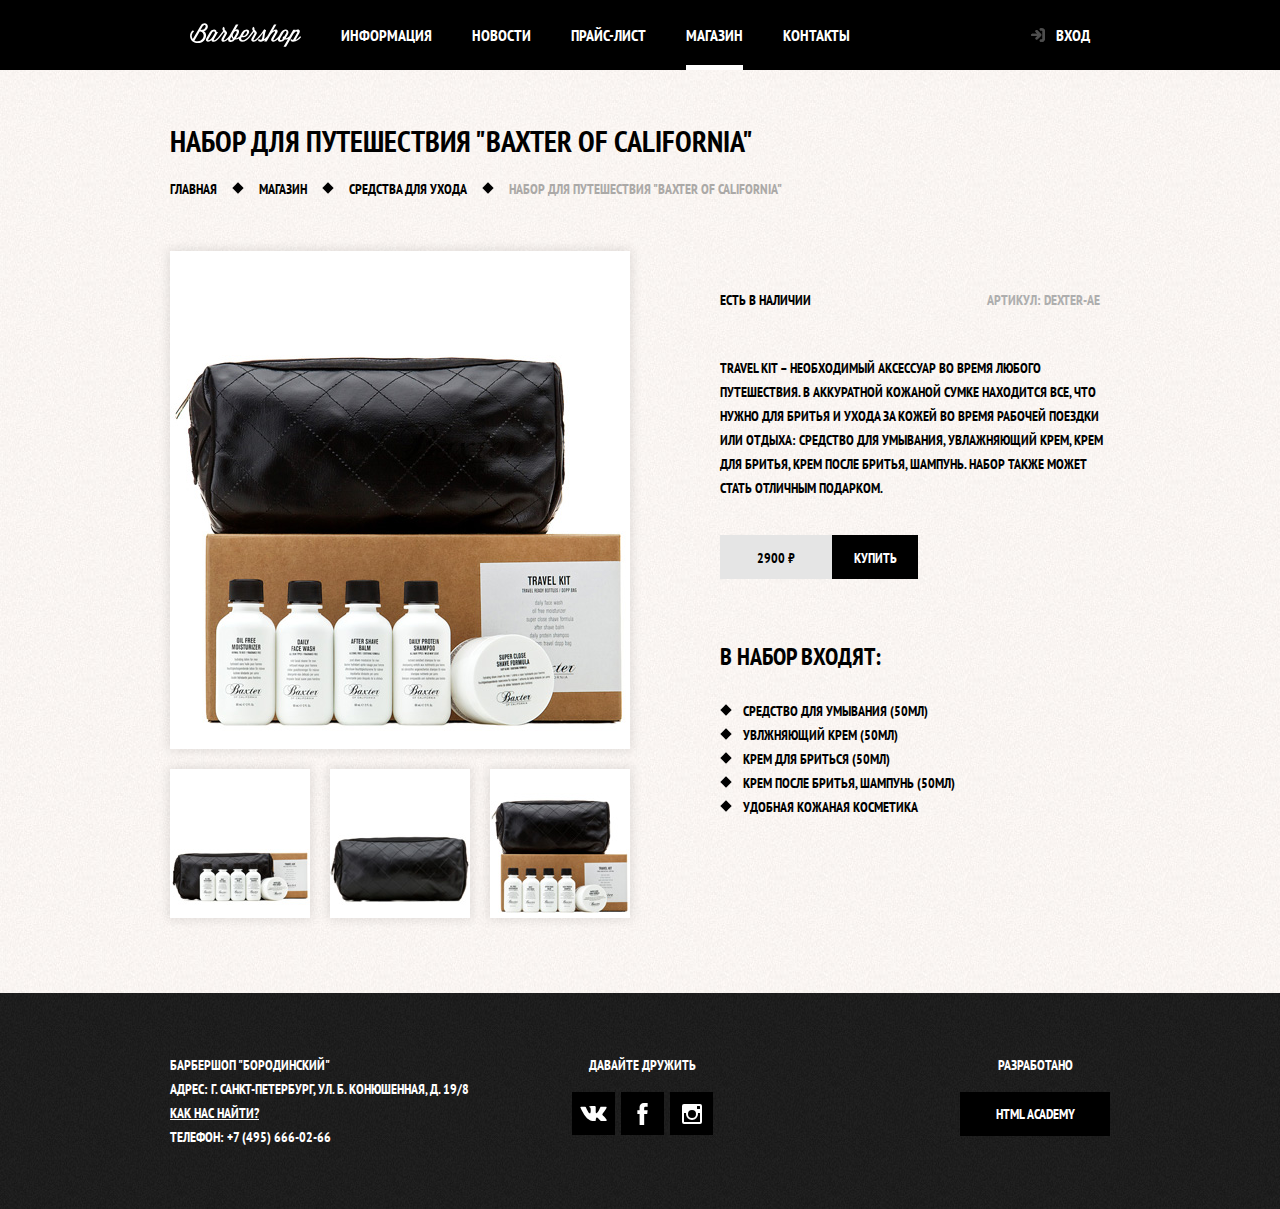
==== commit 2130c580: "Its OVER!!!" ====
--- a/item.html
+++ b/item.html
@@ -17,7 +17,7 @@
 				<li><a href="#">Информация</a></li>
 				<li><a href="#">Новости</a></li>
 				<li><a href="price.html">Прайс-лист</a></li>
-				<li class="main-nav-current"><a href="shop.html">Магазин</a></li>
+				<li class="site-navigation-current"><a href="shop.html">Магазин</a></li>
 				<li><a href="#">Контакты</a></li>
 			</ul>
 			<ul class="user-nav-list">
--- a/css/style.css
+++ b/css/style.css
@@ -130,6 +130,29 @@
     color: #ffffff;
 }
 
+.site-navigation-current {
+    position: relative;
+}
+
+.site-navigation-current a[href] {
+    background-color: #000000;
+}
+
+.site-navigation-current a:not([href]) {
+    pointer-events: none;
+
+}
+
+.site-navigation-current::after {
+    content: "";
+    position: absolute;
+    right: 20px;
+    bottom: 0;
+    left: 20px;
+    height: 5px;
+    background-color: #ffffff;
+}
+
 .main-nav-list {
     display: flex;
     flex-wrap: wrap;
@@ -454,9 +477,12 @@
 }
 
 .catalog-columns {
+    margin-bottom: 75px;
     display: flex;
     justify-content: space-between;
 }
+
+/* Filter */
 
 .filter {
     width: 180px;
@@ -592,6 +618,10 @@
     line-height: 18px;
 }
 
+.catalog-item h3:hover {
+    color: #663d15;
+}
+
 .catalog-category {
     display: block;
     text-transform: none;
@@ -608,9 +638,13 @@
     margin-bottom: 63px;
 }
 
+.catalog-item .catalog-item-price {
+    display: flex;
+}
+
 .catalog-item-price b {
     width: 112px;
-    padding: 13px 36px 11px 36px;
+    padding: 13px 25px 11px;
     font-size: 14px;
     line-height: 20px;
     text-align: center;
@@ -619,9 +653,11 @@
 }
 
 .catalog-item-price .button {
-    padding-left: 17px;
-    padding-right: 17px;
+    width: 50px;
+    padding: 13px 18px 11px;
     margin-right: 0;
+    line-height: 20px;
+    color: #ffffff;
 }
 
 .pagination-list {
@@ -715,119 +751,184 @@
     margin-bottom: 35px;
 }
 
-.catalog-item-price b {
-    line-height: 20px;
+.product-info {
+    width: 390px;
+    padding-top: 23px;
+}
+
+.product-info h3 {
+    margin: 0;
+    margin-bottom: 27px;
+
+    font-size: 24px;
+    line-height: 30px;
+}
+
+.product-info ul {
+    margin: 0;
+    padding: 0;
+
+    list-style: none;
+}
+
+.product-info li {
+    position: relative;
+
+    padding-left: 23px;
+}
+
+.product-info li::before {
+    content: "";
+
+    position: absolute;
+    top: 7px;
+    left: 2px;
+
+    width: 8px;
+    height: 8px;
+
+    background-color: #000000;
+
+    transform: rotate(45deg);
+}
+
+/*Price list*/
+
+.inner-content {
+    margin-bottom: 75px;
+}
+
+.inner-content h2 {
+    margin-top: 60px;
+    margin-bottom: 30px;
+    font-size: 24px;
+    line-height: 30px;
+}
+
+.inner-content h3 {
+    margin-top: 60px;
+    margin-bottom: 30px;
+    font-size: 20px;
+    line-height: 24px;
+}
+
+.inner-content .big-heading {
+    display: flex;
+    align-items: center;
+    margin-top: 55px;
+    margin-bottom: 65px;
+    font-size: 48px;
+    line-height: 48px;
     text-align: center;
-    background-color: #e5e5e5;
-}
-
-.price-column {
+}
+
+.inner-content p {
+    margin: 14px 0;
+}
+
+.short-text {
+    padding-right: 80px;
+}
+
+.inner-content h2 +h3 {
+    margin-top: 30px;
+}
+
+.big-heading::before,
+.big-heading::after {
+    content: "";
+    flex: 1 0;
+    width: 50px;
+    height: 2px;
+    background: #000000;
+}
+
+.big-heading::before {
+    margin-right: 25px;
+}
+
+.big-heading::after {
+    margin-left: 25px;
+}
+
+.inner-columns {
     display: flex;
     flex-wrap: wrap;
     justify-content: space-between;
-}
-
-.price-product {
-    width: 240px;
-    margin-bottom: 65px;
-    order: 1;
-}
-
-.price-list {
+    margin: 60px 0;
+}
+
+.inner-column-left,
+.inner-column-right {
     width: 460px;
-    order: 2;
-}
-
-.about-us {
-    margin-bottom: 30px;
-    order: 3;
-}
-
-.about-us-wrapper {
-    display: flex;
-}
-
-.about-us-left {
-    width: 390px;
-    margin: 0;
-    padding: 0;
-    margin-right: 90px;
-}
-
-.about-us-right {
-    width: 390px;
-    margin: 0;
-    padding: 0;
-}
-
-.product-info {
-    padding-top: 23px;
-    width: 390px;
-}
-
-.product-info p {
-    margin: 0;
-}
-
-.product-info h3 {
-    margin: 0;
-    margin-bottom: 27px;
-    font-size: 24px;
-    line-height: 30px;
-}
-
-.product-info ul {
-    margin: 0;
-    padding: 0;
-    list-style: none;
-}
-
-.product-info li {
+}
+
+.inner-column-left *:first-child,
+.inner-column-right *:first-child {
+    margin-top: 0;
+}
+
+.inner-column-left *:last-child,
+.inner-column-right *:last-child {
+    margin-bottom: 0;
+}
+
+.inner-columns > h2:first-child {
+    width: 460px;
+    margin-top: 0;
+    margin-right: calc(100% - 460px);
+}
+
+.custom-list-1 {
+    margin: 14px 0;
+    padding: 0;
+    list-style: none;
+}
+
+.custom-list-1 li {
     position: relative;
-    padding-left: 23px;
-}
-
-.product-info li::before {
-    content: "";
-    position: absolute;
-    top: 7px;
-    left: 2px;
+    margin-bottom: 15px;
+    padding-left: 20px;
+}
+
+.custom-list-1 li::before {
+    content: "";
+    position: absolute;
+    top: 8px;
+    left: 0;
     width: 8px;
     height: 8px;
     background-color: #000000;
     transform: rotate(45deg);
 }
 
-.price-tagline {
-    margin-bottom: 70px;
-    font-size: 48px;
-    line-height: 48px;
-}
-
-.price-tagline p {
+.inner-content table {
+    border-collapse: collapse;
+}
+
+.custom-table-1 {
+    width: 100%;
+}
+
+.custom-table-1 td {
+    width: 50%;
+}
+
+.custom-table-1 td:last-child {
     text-align: center;
-    margin: 0;
-    padding: 0;
-}
-
-.price-products-list {
-    margin: 0;
-    padding: 0;
-    list-style: none;
-}
-
-.price-headlines {
-    font-size: 24px;
-    line-height: 30px;
-    margin: 0;
-    padding: 0;
-    margin-bottom: 35px;
-}
+}
+
+.inner-content td {
+    padding: 10px 15px;
+    border: 2px solid #000000;
+}
+
+/*End price list*/
 
 .main-footer {
     width: 100%;
     color: #ffffff;
-    margin-top: 65px;
+
     padding: 60px 0;
     background-color: #232323;
     background-image: url("../img/dark-pattern.jpg");
@@ -835,10 +936,6 @@
     background-repeat: repeat;
 }
 
-.inner-page .main-footer {
-    margin-top: 45px;
-}
-
 .main-footer .container {
     display: flex;
 }
@@ -896,29 +993,79 @@
 }
 
 .modal {
+    position: fixed;
     color: #000000;
     background-color: #f8f3f0;
     background-image: url("../img/pattern-light.jpg");
     background-position: 0 0;
     background-repeat: repeat;
-}
-
-.modal h2 {
+    box-shadow: 0 30px 50px rgba(0, 0, 0, 0.7);
+}
+
+.modal-login {
+    display: none;
+    top: 120px;
+    left: 50%;
+    margin-left: -230px;
+    /*Этот отрицательный маргин цендрует окно по середите, берется ширина + паддинги слева и право и делится на 2*/
+    width: 300px;
+    padding: 50px 80px;
+}
+
+.modal-login h2 {
+    margin: 0;
+    margin-bottom: 20px;
     font-size: 30px;
     line-height: 42px;
 }
 
+.modal-description {
+    margin: 0;
+    margin-bottom: 10px;
+}
+
+.login-form p {
+    margin: 0;
+    margin-bottom: 10px;
+}
+
 .login-form input[type="text"],
 .login-form input[type="password"] {
+    box-sizing: border-box;
+    width: 300px;
+    padding: 10px 15px;
+    padding-right: 40px;
     font: inherit;
     color: #000000;
     text-transform: uppercase;
+
     background-color: #f9f6f3;
     border: 2px solid #000000;
 }
 
 .login-form input:focus {
     border-color: #663d15;
+}
+
+.login-icon-user {
+    background: url("../img/user.svg") no-repeat 270px center;
+}
+
+.login-icon-password {
+    background: url("../img/lock.svg") no-repeat 270px center;
+}
+
+.login-form .login-help {
+    display: flex;
+    flex-wrap: wrap;
+    justify-content: space-between;
+    margin: 15px 0;
+}
+
+.login-checkbox {
+    position: relative;
+    padding-left: 30px;
+    cursor: pointer;
 }
 
 .login-checkbox:hover,
@@ -926,6 +1073,40 @@
     color: #663d15;
 }
 
+.login-checkbox input[type="checkbox"] + .checkbox-indicator {
+    position: absolute;
+    top: 0;
+    left: 0;
+    width: 17px;
+    height: 17px;
+    border: 2px solid #000000;
+}
+
+.login-checkbox input[type="checkbox"]:focus + .checkbox-indicator {
+    border-color: #663d15;
+    outline: thin dotted;
+    outline: 5px auto -webkit-focus-ring-color;
+}
+
+.login-checkbox input[type="checkbox"]:checked + .checkbox-indicator::before,
+.login-checkbox input[type="checkbox"]:checked + .checkbox-indicator::after {
+    content: "";
+    position: absolute;
+    top: 8px;
+    left: 1px;
+    width: 15px;
+    height: 2px;
+    background-color: #000000;
+}
+
+.login-checkbox input[type="checkbox"]:checked + .checkbox-indicator::before {
+    transform: rotate(45deg);
+}
+
+.login-checkbox input[type="checkbox"]:checked + .checkbox-indicator::after {
+    transform: rotate(-45deg);
+}
+
 .restore {
     color: #000000;
     text-decoration: underline;
@@ -936,8 +1117,59 @@
     text-decoration: none;
 }
 
-
-
-
-
-
+.login-form .button {
+    width: 100%;
+    margin-right: 0;
+}
+
+.modal-map {
+    display: none;
+    top: 50%;
+    left: 50%;
+    width: 766px;
+    height: 560px;
+    margin-top: -280px;
+    margin-left: -390px;
+    border: 7px solid white;
+}
+
+.modal-map p {
+    margin: 0;
+}
+
+.modal-close {
+    position: absolute;
+    top: 0;
+    right: -34px;
+    width: 22px;
+    height: 22px;
+    font-size: 0;
+    border: none;
+    cursor: pointer;
+    background-color: transparent;
+}
+
+.modal-close::before,
+.modal-close::after {
+    content: "";
+    position: absolute;
+    top: 10px;
+    left: 2px;
+    width: 19px;
+    height: 3px;
+    background-color: #d0d0d0;
+}
+
+.modal-close::before {
+    transform: rotate(45deg);
+}
+
+.modal-close::after {
+    transform: rotate(-45deg);
+}
+
+
+
+
+
+
